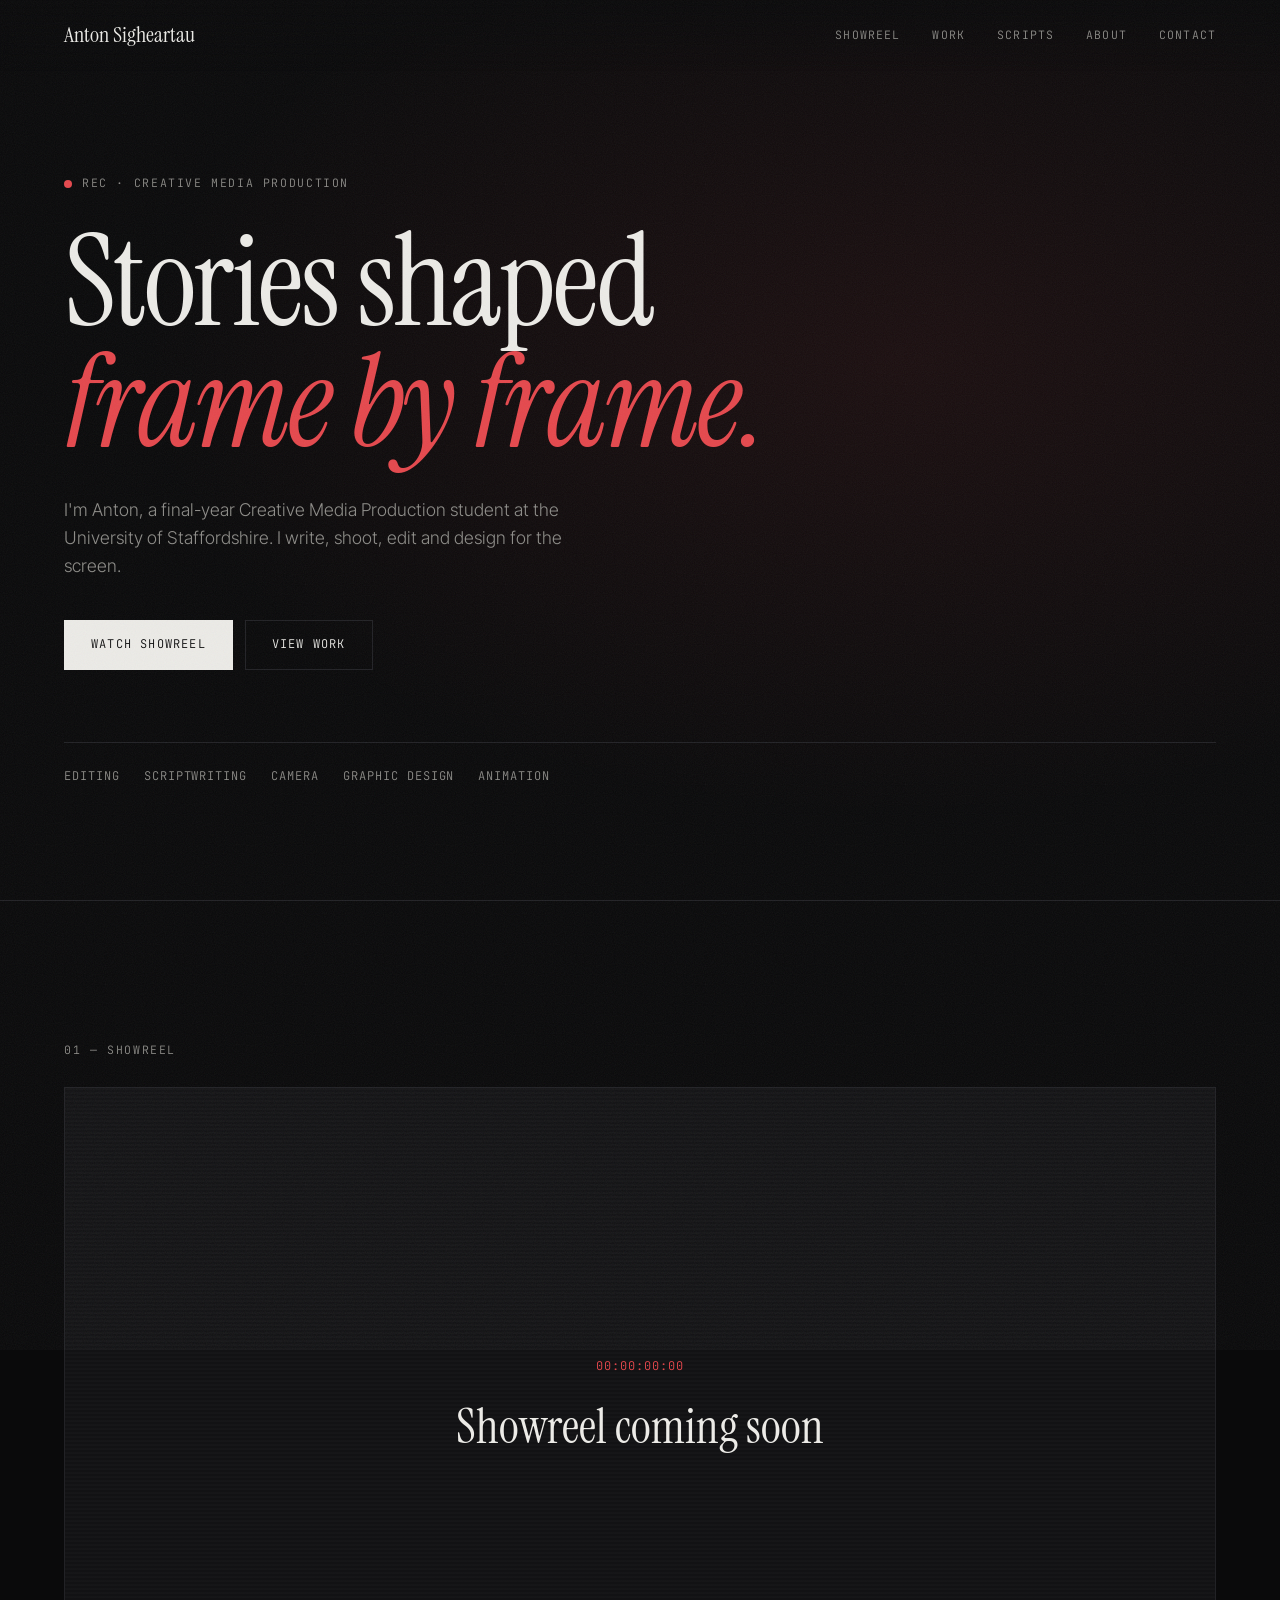
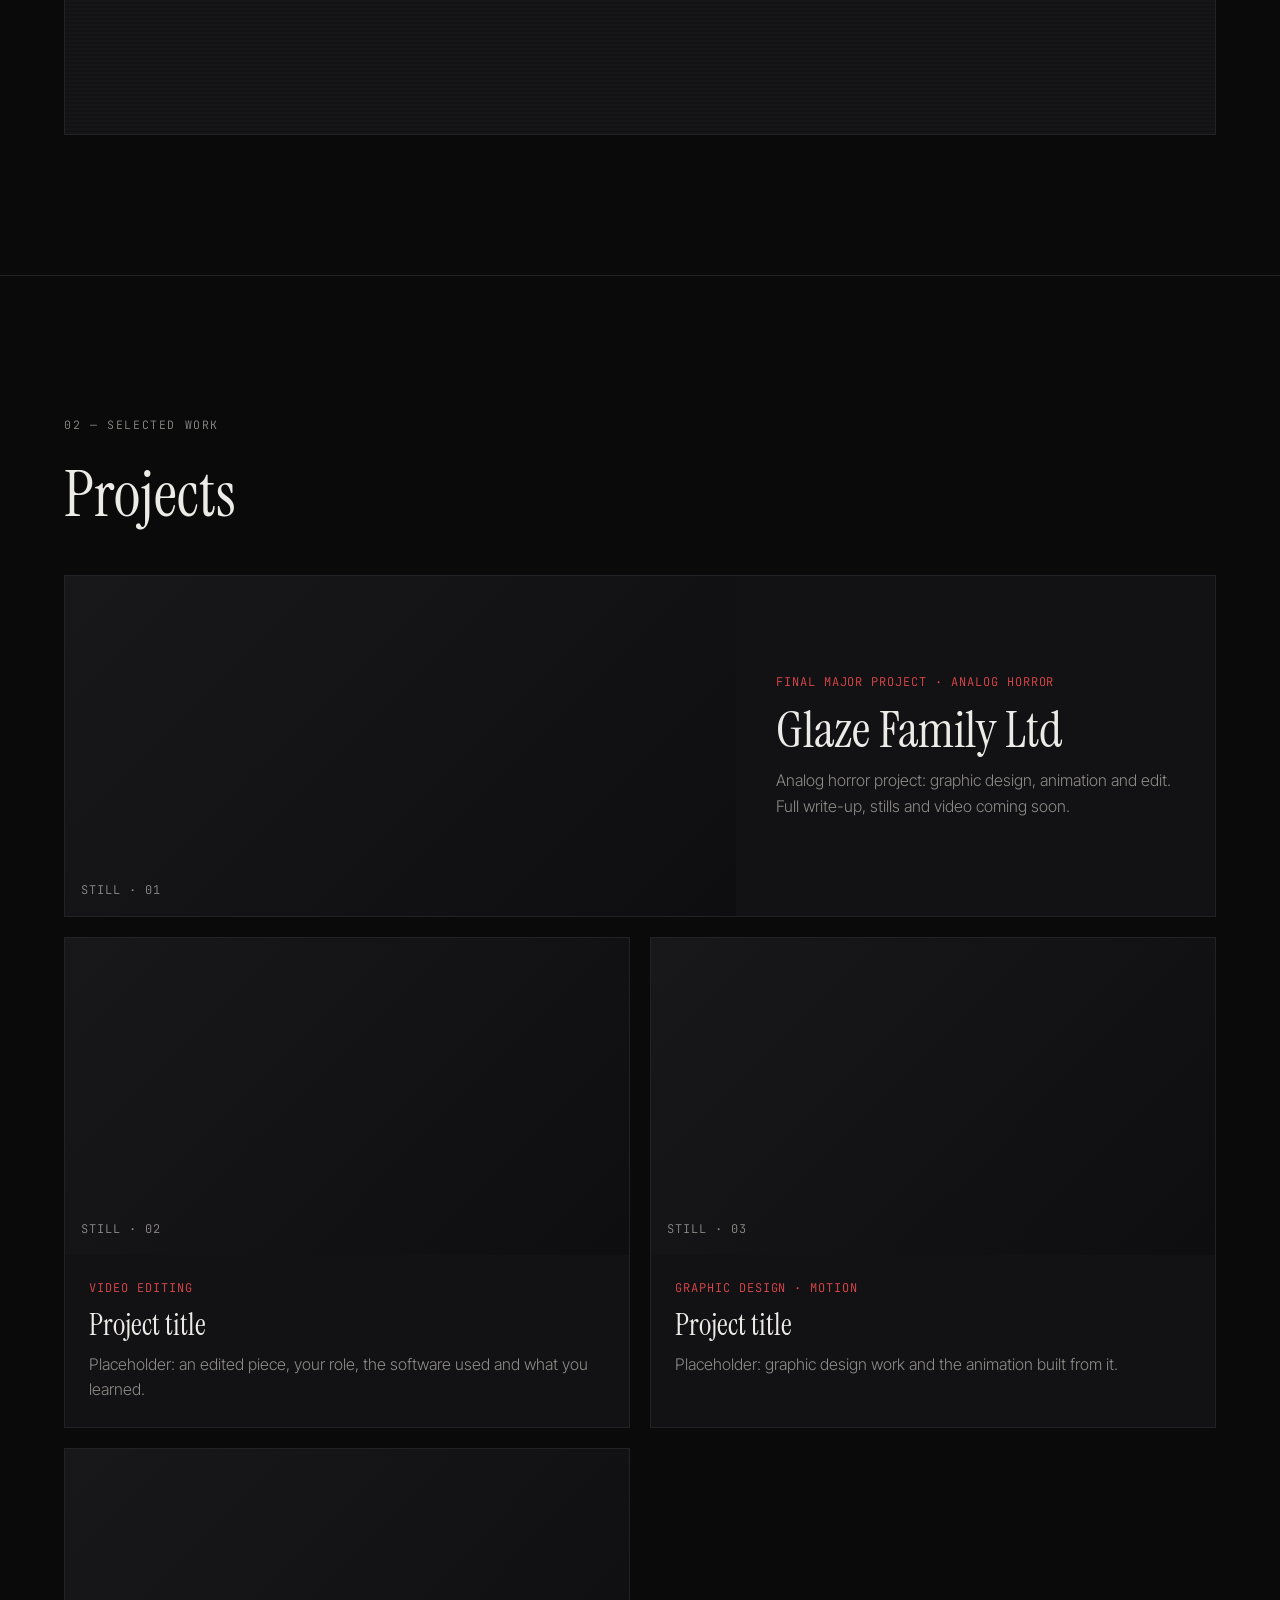
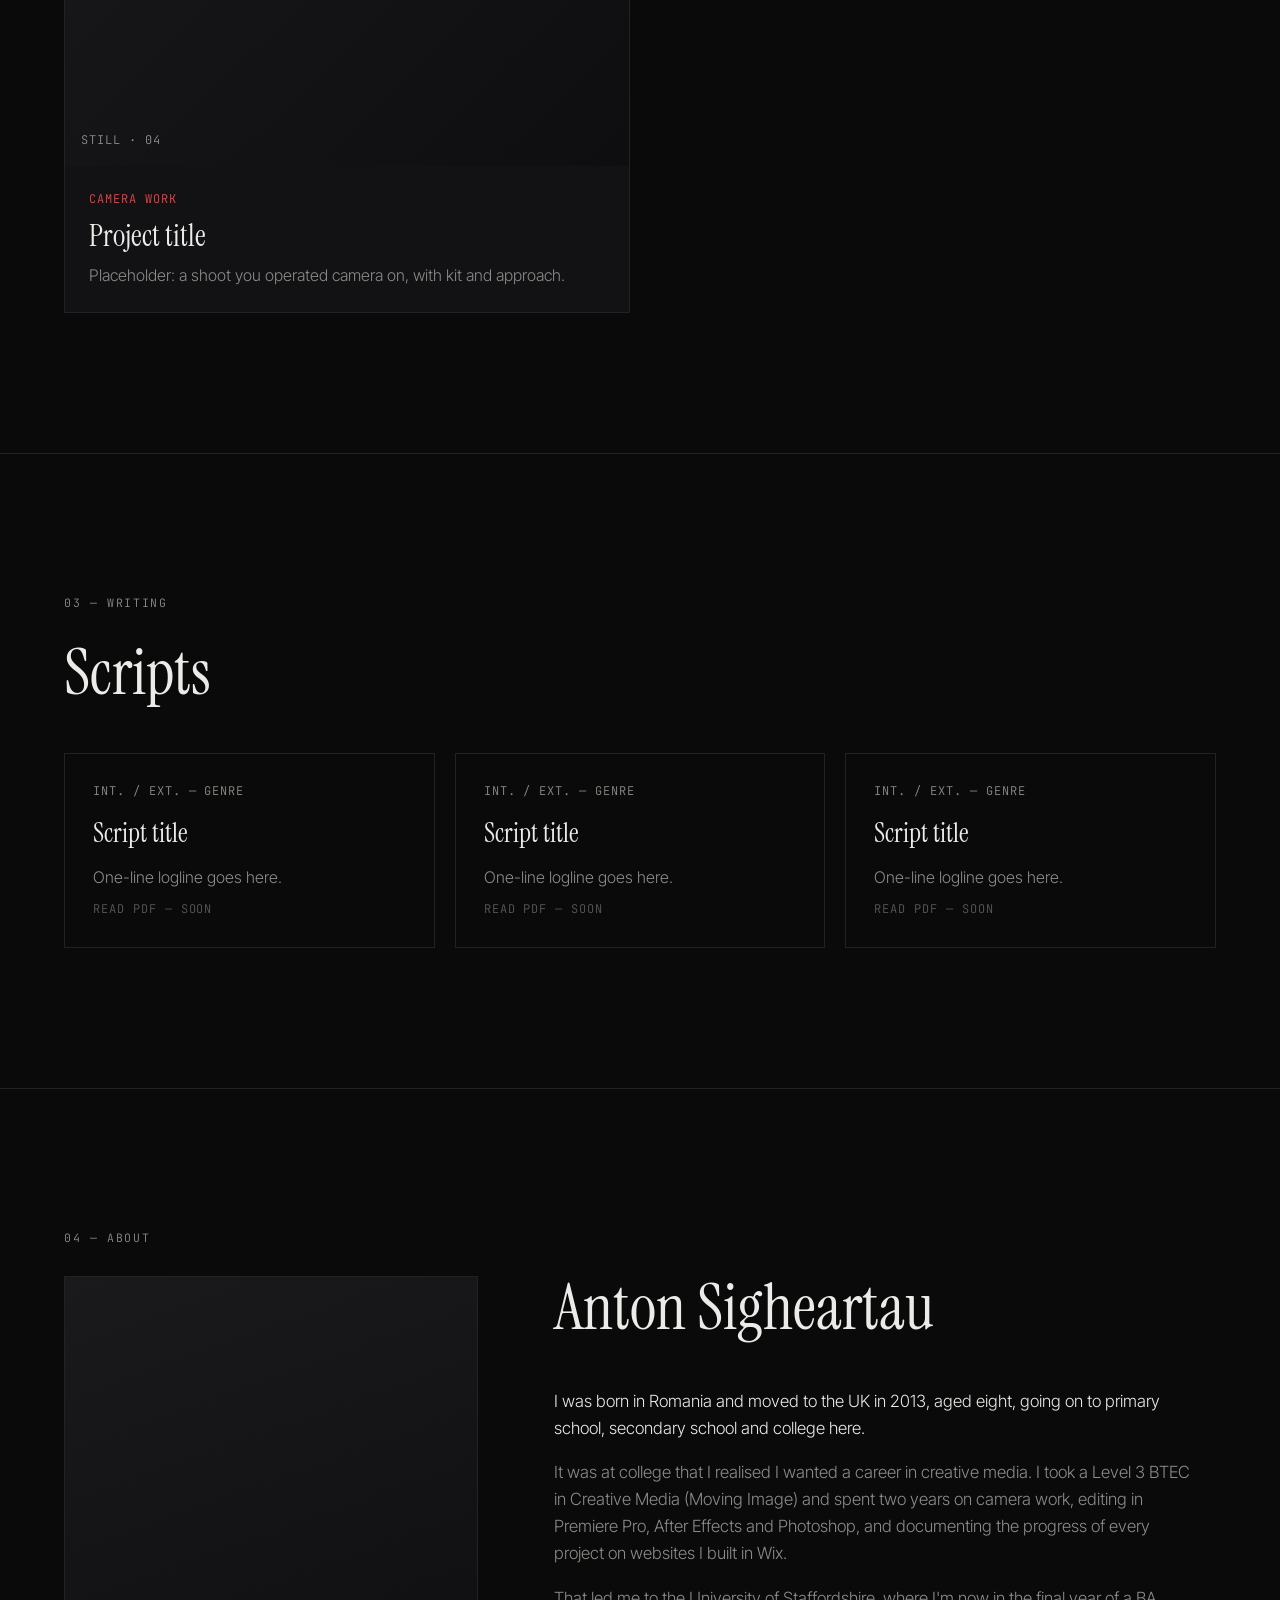
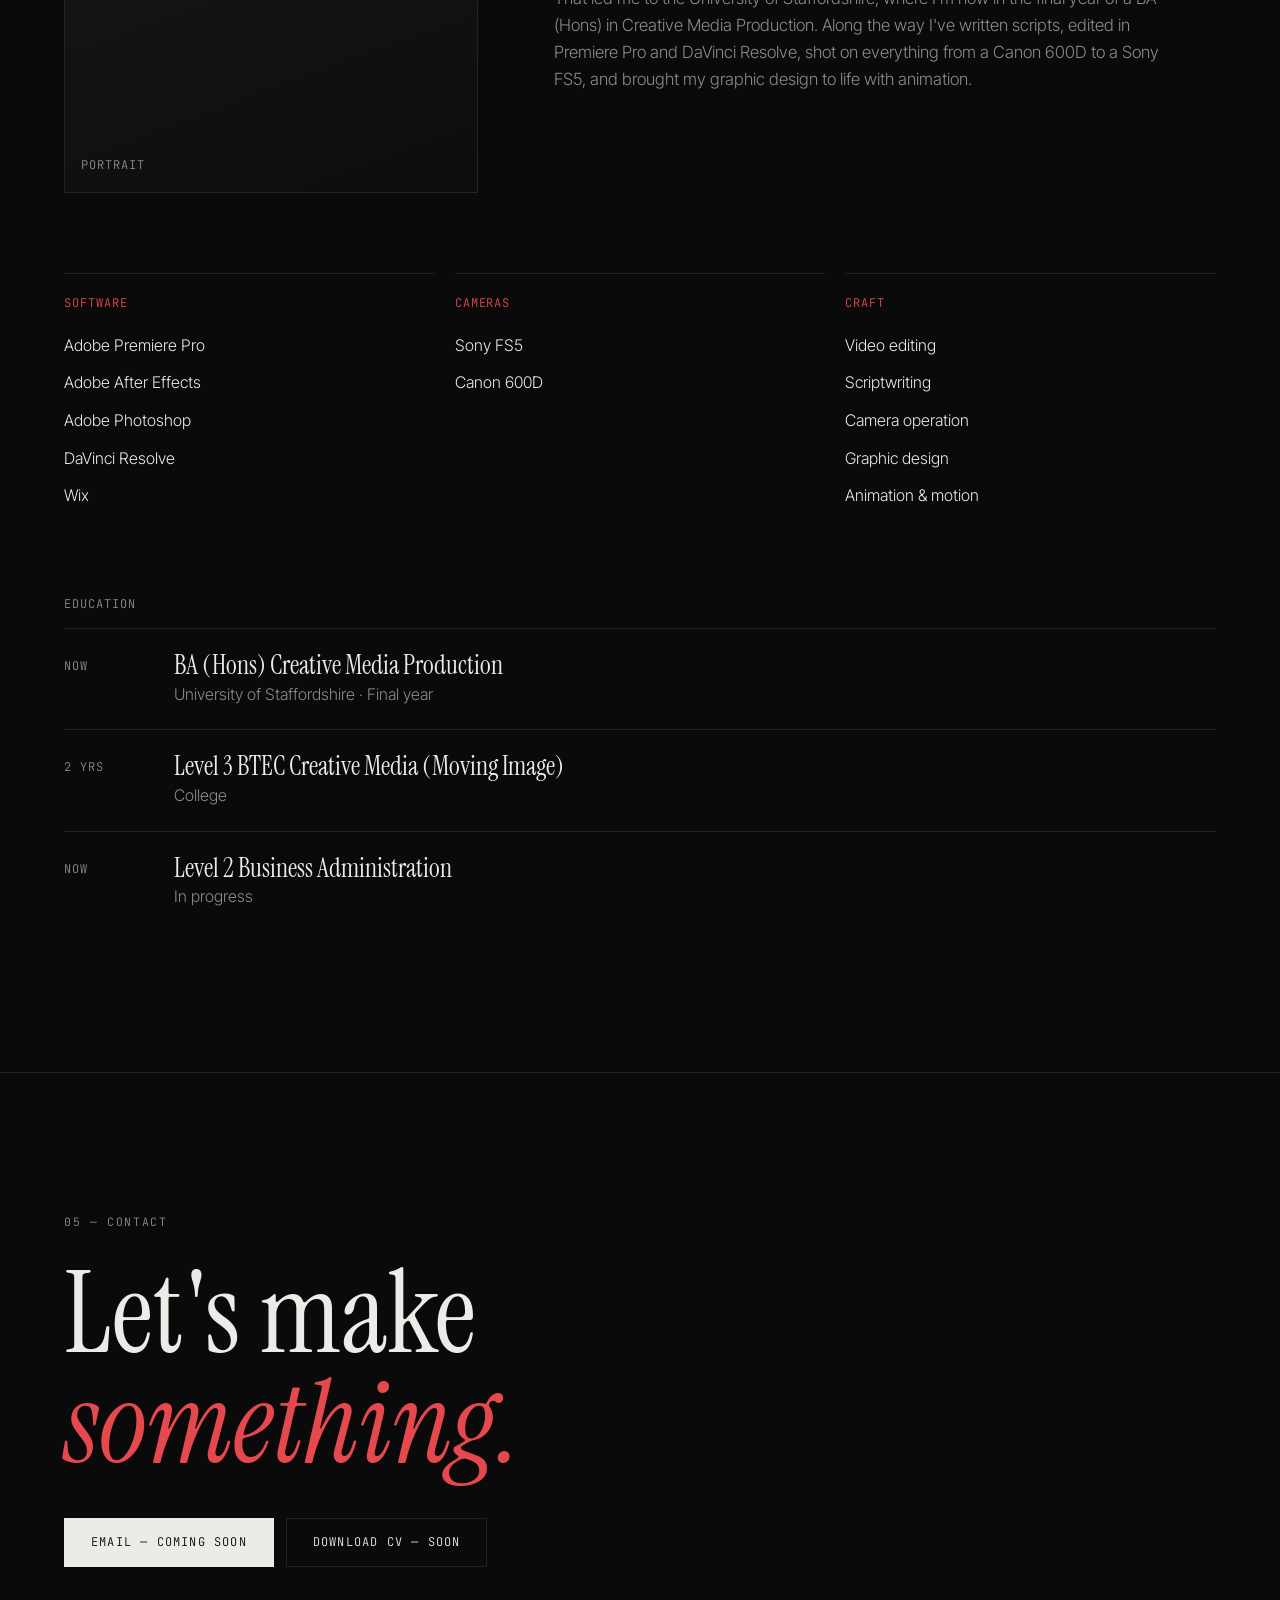
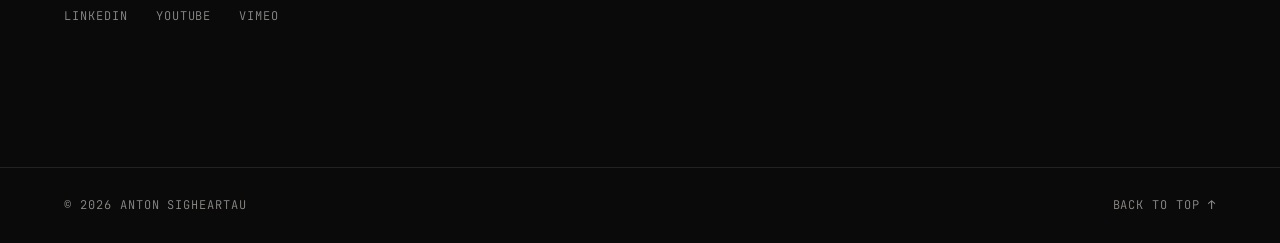
==== index.html @ 55d7e6c2 "Add first version of Creative Media portfolio site Co-Authored-By: Claude Opus 5.5 <noreply@anthropi" ====
<!doctype html>
<html lang="en-GB">
<head>
  <meta charset="utf-8">
  <meta name="viewport" content="width=device-width, initial-scale=1">
  <title>Anton Sigheartau — Creative Media Portfolio</title>
  <meta name="description" content="Portfolio of Anton Sigheartau, Creative Media Production student at the University of Staffordshire: video editing, scriptwriting, camera work, graphic design and animation.">
  <link rel="preconnect" href="https://fonts.googleapis.com">
  <link rel="preconnect" href="https://fonts.gstatic.com" crossorigin>
  <link href="https://fonts.googleapis.com/css2?family=Instrument+Serif:ital@0;1&family=Inter+Tight:wght@300;400;500;600&family=JetBrains+Mono:wght@400;500&display=swap" rel="stylesheet">
  <link rel="stylesheet" href="style.css">
</head>
<body>
  <div class="grain" aria-hidden="true"></div>

  <header class="nav">
    <a href="#top" class="nav__logo">Anton Sigheartau</a>
    <nav class="nav__links" aria-label="Main">
      <a href="#showreel">Showreel</a>
      <a href="#work">Work</a>
      <a href="#scripts">Scripts</a>
      <a href="#about">About</a>
      <a href="#contact">Contact</a>
    </nav>
  </header>

  <main id="top">
    <!-- HERO -->
    <section class="hero">
      <p class="label"><span class="rec"></span>REC · Creative Media Production</p>
      <h1 class="hero__title">Stories shaped<br><em>frame by frame.</em></h1>
      <p class="hero__sub">I'm Anton, a final-year Creative Media Production student at the University of Staffordshire. I write, shoot, edit and design for the screen.</p>
      <div class="hero__cta">
        <a href="#showreel" class="btn btn--primary">Watch showreel</a>
        <a href="#work" class="btn">View work</a>
      </div>
      <div class="hero__meta mono">
        <span>Editing</span><span>Scriptwriting</span><span>Camera</span><span>Graphic design</span><span>Animation</span>
      </div>
    </section>

    <!-- SHOWREEL -->
    <section id="showreel" class="section">
      <p class="label">01 — Showreel</p>
      <!-- To embed: replace the placeholder div with
           <iframe src="https://www.youtube-nocookie.com/embed/VIDEO_ID" title="Showreel" allow="accelerometer; autoplay; encrypted-media; picture-in-picture" allowfullscreen></iframe> -->
      <div class="frame">
        <div class="frame__placeholder">
          <span class="mono">00:00:00:00</span>
          <p>Showreel coming soon</p>
        </div>
      </div>
    </section>

    <!-- WORK -->
    <section id="work" class="section">
      <p class="label">02 — Selected work</p>
      <h2 class="section__title">Projects</h2>
      <div class="grid grid--work">
        <article class="card card--feature">
          <div class="card__media"><span class="mono">STILL · 01</span></div>
          <div class="card__body">
            <p class="mono card__tags">Final Major Project · Analog horror</p>
            <h3>Glaze Family Ltd</h3>
            <p>Analog horror project: graphic design, animation and edit. Full write-up, stills and video coming soon.</p>
          </div>
        </article>
        <article class="card">
          <div class="card__media"><span class="mono">STILL · 02</span></div>
          <div class="card__body">
            <p class="mono card__tags">Video editing</p>
            <h3>Project title</h3>
            <p>Placeholder: an edited piece, your role, the software used and what you learned.</p>
          </div>
        </article>
        <article class="card">
          <div class="card__media"><span class="mono">STILL · 03</span></div>
          <div class="card__body">
            <p class="mono card__tags">Graphic design · Motion</p>
            <h3>Project title</h3>
            <p>Placeholder: graphic design work and the animation built from it.</p>
          </div>
        </article>
        <article class="card">
          <div class="card__media"><span class="mono">STILL · 04</span></div>
          <div class="card__body">
            <p class="mono card__tags">Camera work</p>
            <h3>Project title</h3>
            <p>Placeholder: a shoot you operated camera on, with kit and approach.</p>
          </div>
        </article>
      </div>
    </section>

    <!-- SCRIPTS -->
    <section id="scripts" class="section">
      <p class="label">03 — Writing</p>
      <h2 class="section__title">Scripts</h2>
      <div class="grid grid--scripts">
        <article class="script">
          <p class="mono">INT. / EXT. — Genre</p>
          <h3>Script title</h3>
          <p>One-line logline goes here.</p>
          <span class="link link--disabled mono">Read PDF — soon</span>
        </article>
        <article class="script">
          <p class="mono">INT. / EXT. — Genre</p>
          <h3>Script title</h3>
          <p>One-line logline goes here.</p>
          <span class="link link--disabled mono">Read PDF — soon</span>
        </article>
        <article class="script">
          <p class="mono">INT. / EXT. — Genre</p>
          <h3>Script title</h3>
          <p>One-line logline goes here.</p>
          <span class="link link--disabled mono">Read PDF — soon</span>
        </article>
      </div>
    </section>

    <!-- ABOUT -->
    <section id="about" class="section about">
      <p class="label">04 — About</p>
      <div class="about__grid">
        <div class="about__portrait"><span class="mono">PORTRAIT</span></div>
        <div class="about__text">
          <h2 class="section__title">Anton Sigheartau</h2>
          <p>I was born in Romania and moved to the UK in 2013, aged eight, going on to primary school, secondary school and college here.</p>
          <p>It was at college that I realised I wanted a career in creative media. I took a Level 3 BTEC in Creative Media (Moving Image) and spent two years on camera work, editing in Premiere Pro, After Effects and Photoshop, and documenting the progress of every project on websites I built in Wix.</p>
          <p>That led me to the University of Staffordshire, where I'm now in the final year of a BA (Hons) in Creative Media Production. Along the way I've written scripts, edited in Premiere Pro and DaVinci Resolve, shot on everything from a Canon 600D to a Sony FS5, and brought my graphic design to life with animation.</p>
        </div>
      </div>

      <div class="kit">
        <div class="kit__col">
          <p class="mono kit__head">Software</p>
          <ul><li>Adobe Premiere Pro</li><li>Adobe After Effects</li><li>Adobe Photoshop</li><li>DaVinci Resolve</li><li>Wix</li></ul>
        </div>
        <div class="kit__col">
          <p class="mono kit__head">Cameras</p>
          <ul><li>Sony FS5</li><li>Canon 600D</li></ul>
        </div>
        <div class="kit__col">
          <p class="mono kit__head">Craft</p>
          <ul><li>Video editing</li><li>Scriptwriting</li><li>Camera operation</li><li>Graphic design</li><li>Animation &amp; motion</li></ul>
        </div>
      </div>

      <div class="timeline">
        <p class="mono kit__head">Education</p>
        <div class="timeline__item">
          <span class="mono timeline__when">Now</span>
          <div><h3>BA (Hons) Creative Media Production</h3><p>University of Staffordshire · Final year</p></div>
        </div>
        <div class="timeline__item">
          <span class="mono timeline__when">2 yrs</span>
          <div><h3>Level 3 BTEC Creative Media (Moving Image)</h3><p>College</p></div>
        </div>
        <div class="timeline__item">
          <span class="mono timeline__when">Now</span>
          <div><h3>Level 2 Business Administration</h3><p>In progress</p></div>
        </div>
      </div>
    </section>

    <!-- CONTACT -->
    <section id="contact" class="section contact">
      <p class="label">05 — Contact</p>
      <h2 class="contact__title">Let's make<br><em>something.</em></h2>
      <div class="contact__links">
        <a class="btn btn--primary" href="#contact">Email — coming soon</a>
        <a class="btn" href="#contact">Download CV — soon</a>
      </div>
      <div class="socials mono">
        <a href="#contact">LinkedIn</a><a href="#contact">YouTube</a><a href="#contact">Vimeo</a>
      </div>
    </section>
  </main>

  <footer class="footer mono">
    <span>© <span id="year"></span> Anton Sigheartau</span>
    <a href="#top">Back to top ↑</a>
  </footer>

  <script>document.getElementById('year').textContent = new Date().getFullYear();</script>
</body>
</html>
---- style.css ----
:root {
  --bg: #0a0a0b;
  --bg-2: #121214;
  --line: #222226;
  --text: #ecebe7;
  --muted: #8d8c88;
  --accent: #e5484d;
  --serif: "Instrument Serif", Georgia, serif;
  --sans: "Inter Tight", system-ui, sans-serif;
  --mono: "JetBrains Mono", ui-monospace, monospace;
  --pad: clamp(16px, 5vw, 64px);
}

* { box-sizing: border-box; margin: 0; padding: 0; }
html { scroll-behavior: smooth; }
body {
  background: var(--bg);
  color: var(--text);
  font-family: var(--sans);
  font-weight: 300;
  line-height: 1.6;
  -webkit-font-smoothing: antialiased;
  overflow-x: hidden;
}
a { color: inherit; text-decoration: none; }
ul { list-style: none; }
.mono { font-family: var(--mono); font-size: 0.75rem; letter-spacing: 0.08em; text-transform: uppercase; }

/* Film grain */
.grain {
  position: fixed; inset: -50%; pointer-events: none; z-index: 100; opacity: 0.06;
  background-image: url("data:image/svg+xml,%3Csvg xmlns='http://www.w3.org/2000/svg' width='200' height='200'%3E%3Cfilter id='n'%3E%3CfeTurbulence type='fractalNoise' baseFrequency='0.9' numOctaves='3' stitchTiles='stitch'/%3E%3C/filter%3E%3Crect width='100%25' height='100%25' filter='url(%23n)'/%3E%3C/svg%3E");
  animation: grain 1s steps(4) infinite;
}
@keyframes grain {
  0% { transform: translate(0, 0); } 25% { transform: translate(-3%, 2%); }
  50% { transform: translate(2%, -3%); } 75% { transform: translate(-2%, -1%); }
}

/* Nav */
.nav {
  position: fixed; top: 0; left: 0; right: 0; z-index: 50;
  display: flex; justify-content: space-between; align-items: center;
  padding: 18px var(--pad);
  background: linear-gradient(to bottom, rgba(10,10,11,.92), rgba(10,10,11,0));
  backdrop-filter: blur(6px);
}
.nav__logo { font-family: var(--serif); font-size: 1.35rem; }
.nav__links { display: flex; gap: clamp(14px, 2.5vw, 32px); }
.nav__links a { font-family: var(--mono); font-size: .72rem; letter-spacing: .1em; text-transform: uppercase; color: var(--muted); transition: color .2s; }
.nav__links a:hover { color: var(--text); }

/* Labels & buttons */
.label {
  font-family: var(--mono); font-size: .72rem; letter-spacing: .14em; text-transform: uppercase;
  color: var(--muted); display: flex; align-items: center; gap: 10px; margin-bottom: 28px;
}
.rec { width: 8px; height: 8px; border-radius: 50%; background: var(--accent); animation: blink 1.4s infinite; }
@keyframes blink { 50% { opacity: .2; } }
.btn {
  display: inline-block; padding: 14px 26px; border: 1px solid var(--line);
  font-family: var(--mono); font-size: .75rem; letter-spacing: .1em; text-transform: uppercase;
  transition: border-color .2s, background .2s, color .2s;
}
.btn:hover { border-color: var(--text); }
.btn--primary { background: var(--text); color: var(--bg); border-color: var(--text); }
.btn--primary:hover { background: var(--accent); border-color: var(--accent); color: var(--text); }

/* Hero */
.hero {
  min-height: 100vh; display: flex; flex-direction: column; justify-content: center;
  padding: 120px var(--pad) 60px; position: relative;
  background: radial-gradient(ellipse at 70% 40%, rgba(229,72,77,.08), transparent 60%);
}
.hero__title {
  font-family: var(--serif); font-weight: 400; line-height: .95;
  font-size: clamp(3.2rem, 10vw, 9rem); letter-spacing: -0.02em;
}
.hero__title em, .contact__title em { color: var(--accent); }
.hero__sub { max-width: 520px; margin-top: 32px; color: var(--muted); font-size: 1.1rem; }
.hero__cta { display: flex; flex-wrap: wrap; gap: 12px; margin-top: 40px; }
.hero__meta { display: flex; flex-wrap: wrap; gap: 8px 24px; margin-top: 72px; color: var(--muted); padding-top: 24px; border-top: 1px solid var(--line); }

/* Sections */
.section { padding: clamp(80px, 12vw, 140px) var(--pad); border-top: 1px solid var(--line); }
.section__title { font-family: var(--serif); font-weight: 400; font-size: clamp(2.4rem, 5vw, 4rem); line-height: 1; margin-bottom: 48px; }

/* Showreel frame */
.frame {
  position: relative; aspect-ratio: 16 / 9; background: var(--bg-2);
  border: 1px solid var(--line); overflow: hidden;
}
.frame iframe { position: absolute; inset: 0; width: 100%; height: 100%; border: 0; }
.frame__placeholder {
  position: absolute; inset: 0; display: flex; flex-direction: column; align-items: center; justify-content: center; gap: 12px;
  background: repeating-linear-gradient(0deg, rgba(255,255,255,.015) 0 2px, transparent 2px 4px);
}
.frame__placeholder p { font-family: var(--serif); font-size: clamp(1.6rem, 4vw, 3rem); }
.frame__placeholder .mono { color: var(--accent); }

/* Grids */
.grid { display: grid; gap: 20px; }
.grid--work { grid-template-columns: repeat(2, 1fr); }
.grid--scripts { grid-template-columns: repeat(3, 1fr); }

/* Cards */
.card { background: var(--bg-2); border: 1px solid var(--line); transition: border-color .3s, transform .3s; }
.card:hover { border-color: #3a3a40; transform: translateY(-3px); }
.card--feature { grid-column: 1 / -1; display: grid; grid-template-columns: 1.4fr 1fr; }
.card__media {
  aspect-ratio: 16 / 9; display: flex; align-items: flex-end; padding: 16px; color: var(--muted);
  background: linear-gradient(135deg, #18181b, #0e0e10);
}
.card--feature .card__media { aspect-ratio: auto; min-height: 340px; }
.card__body { padding: 24px; }
.card--feature .card__body { padding: 40px; display: flex; flex-direction: column; justify-content: center; }
.card__tags { color: var(--accent); margin-bottom: 10px; }
.card h3 { font-family: var(--serif); font-weight: 400; font-size: 1.9rem; line-height: 1.1; margin-bottom: 10px; }
.card--feature h3 { font-size: clamp(2.2rem, 4vw, 3.4rem); }
.card p:not(.card__tags) { color: var(--muted); }

/* Scripts */
.script { border: 1px solid var(--line); padding: 28px; display: flex; flex-direction: column; gap: 10px; }
.script .mono:first-child { color: var(--muted); }
.script h3 { font-family: var(--serif); font-weight: 400; font-size: 1.7rem; }
.script p:not(.mono) { color: var(--muted); flex: 1; }
.link--disabled { color: var(--muted); opacity: .6; }

/* About */
.about__grid { display: grid; grid-template-columns: 1fr 1.6fr; gap: clamp(32px, 6vw, 80px); align-items: start; }
.about__portrait {
  aspect-ratio: 4 / 5; background: linear-gradient(160deg, #1a1a1d, #0d0d0f); border: 1px solid var(--line);
  display: flex; align-items: flex-end; padding: 16px; color: var(--muted);
}
.about__text p { color: var(--muted); font-size: 1.05rem; margin-bottom: 18px; max-width: 640px; }
.about__text p:first-of-type { color: var(--text); }

.kit { display: grid; grid-template-columns: repeat(3, 1fr); gap: 20px; margin-top: 80px; }
.kit__col { border-top: 1px solid var(--line); padding-top: 20px; }
.kit__head { color: var(--accent); margin-bottom: 14px; }
.kit li { padding: 6px 0; color: var(--text); }

.timeline { margin-top: 80px; }
.timeline__item { display: grid; grid-template-columns: 90px 1fr; gap: 20px; padding: 22px 0; border-top: 1px solid var(--line); }
.timeline__when { color: var(--muted); padding-top: 6px; }
.timeline h3 { font-family: var(--serif); font-weight: 400; font-size: 1.6rem; line-height: 1.2; }
.timeline p { color: var(--muted); }

/* Contact */
.contact { text-align: left; }
.contact__title { font-family: var(--serif); font-weight: 400; font-size: clamp(3rem, 9vw, 8rem); line-height: .95; margin-bottom: 40px; }
.contact__links { display: flex; flex-wrap: wrap; gap: 12px; }
.socials { display: flex; gap: 28px; margin-top: 40px; color: var(--muted); }
.socials a:hover { color: var(--text); }

.footer { display: flex; justify-content: space-between; padding: 28px var(--pad); border-top: 1px solid var(--line); color: var(--muted); }

/* Responsive */
@media (max-width: 860px) {
  .grid--work, .grid--scripts, .kit { grid-template-columns: 1fr; }
  .card--feature { grid-template-columns: 1fr; }
  .card--feature .card__media { min-height: 220px; }
  .about__grid { grid-template-columns: 1fr; }
  .about__portrait { max-width: 320px; }
}
@media (max-width: 600px) {
  .nav__links a:not([href="#work"]):not([href="#contact"]) { display: none; }
  .timeline__item { grid-template-columns: 60px 1fr; }
}
@media (prefers-reduced-motion: reduce) {
  .grain, .rec { animation: none; }
  html { scroll-behavior: auto; }
}
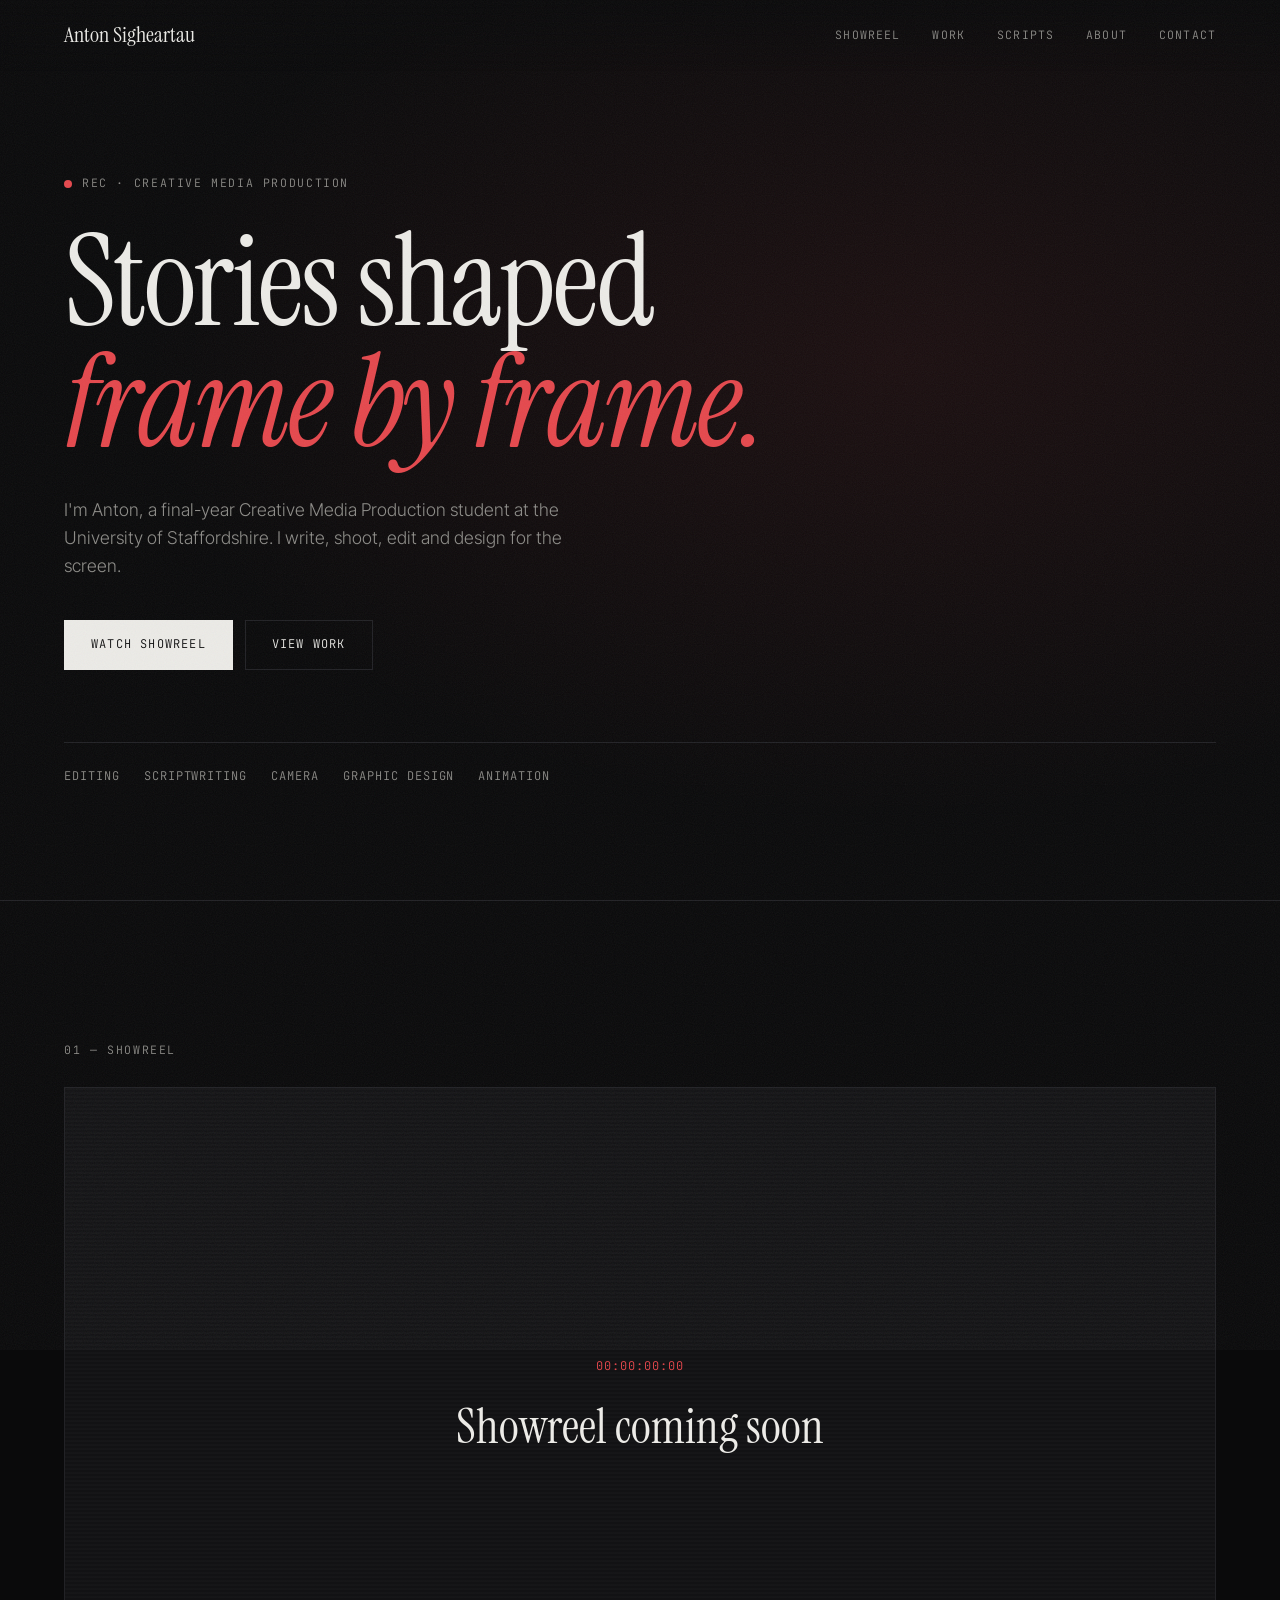
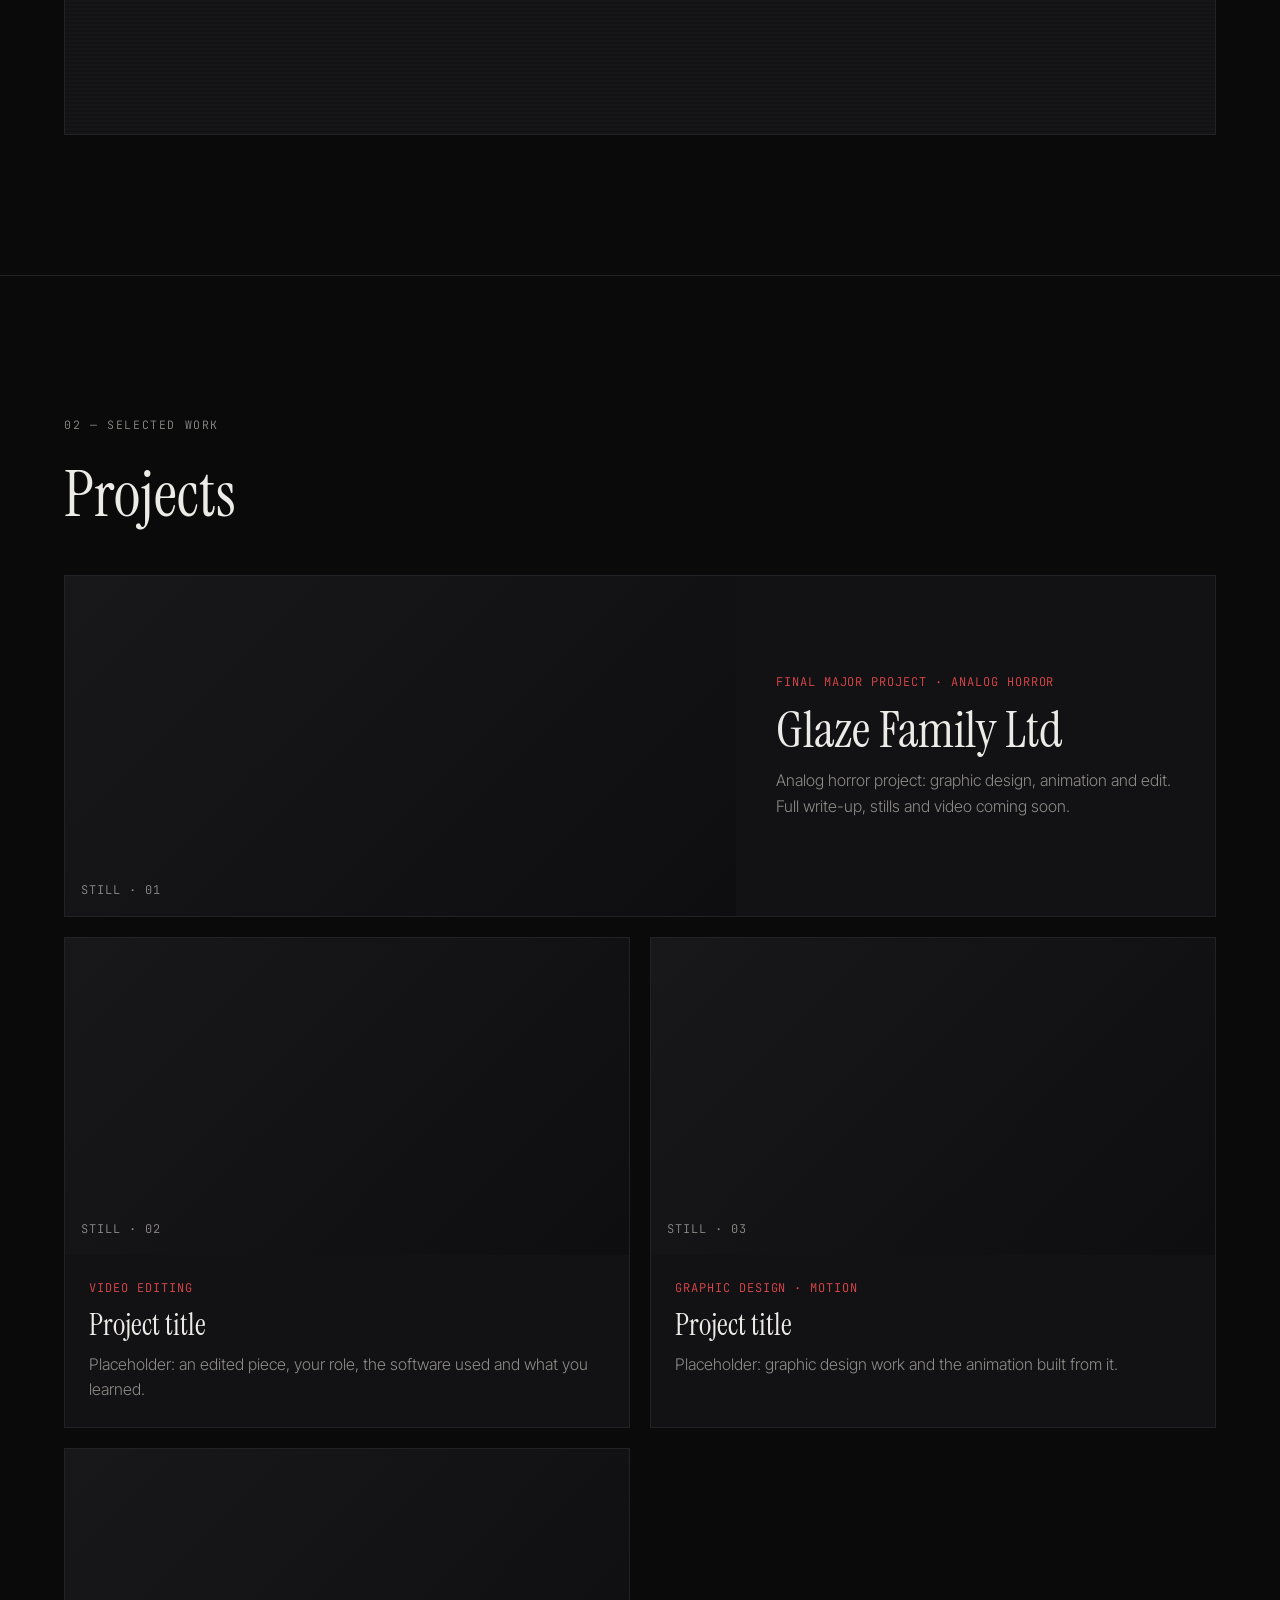
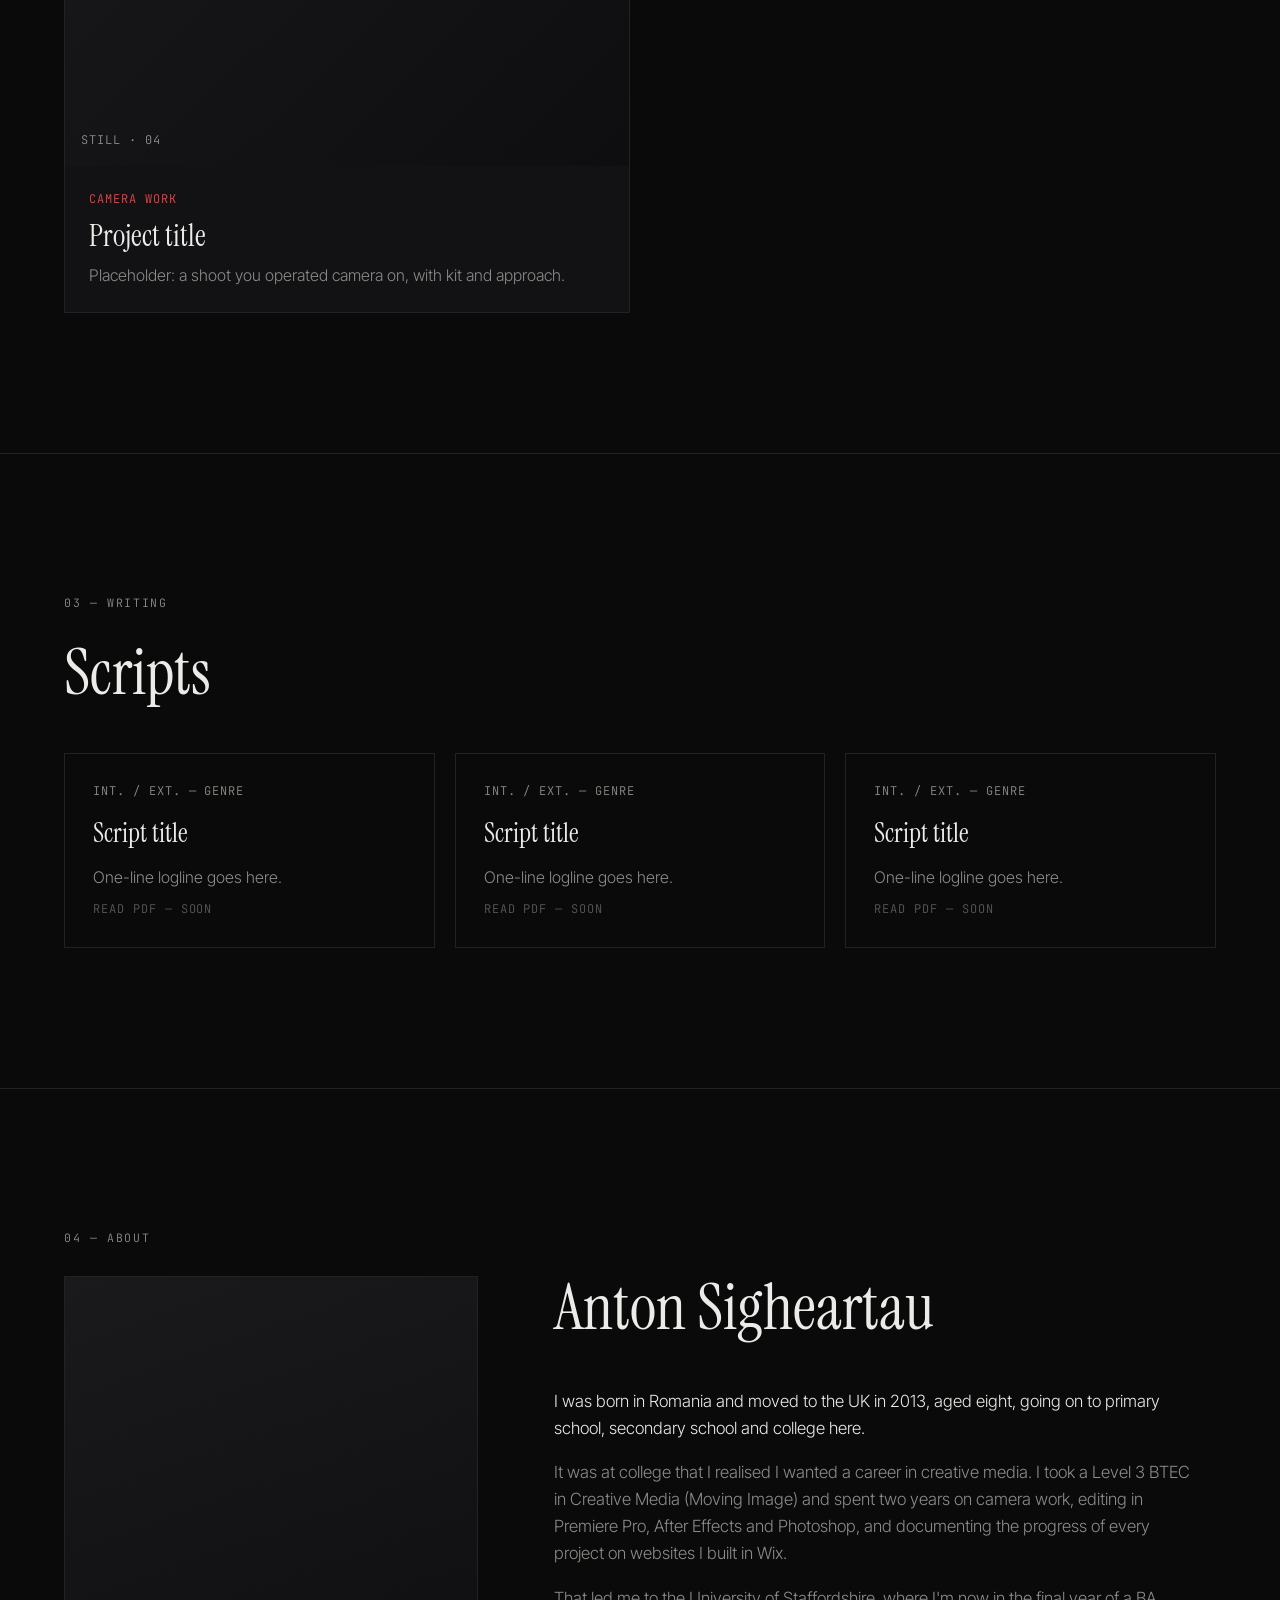
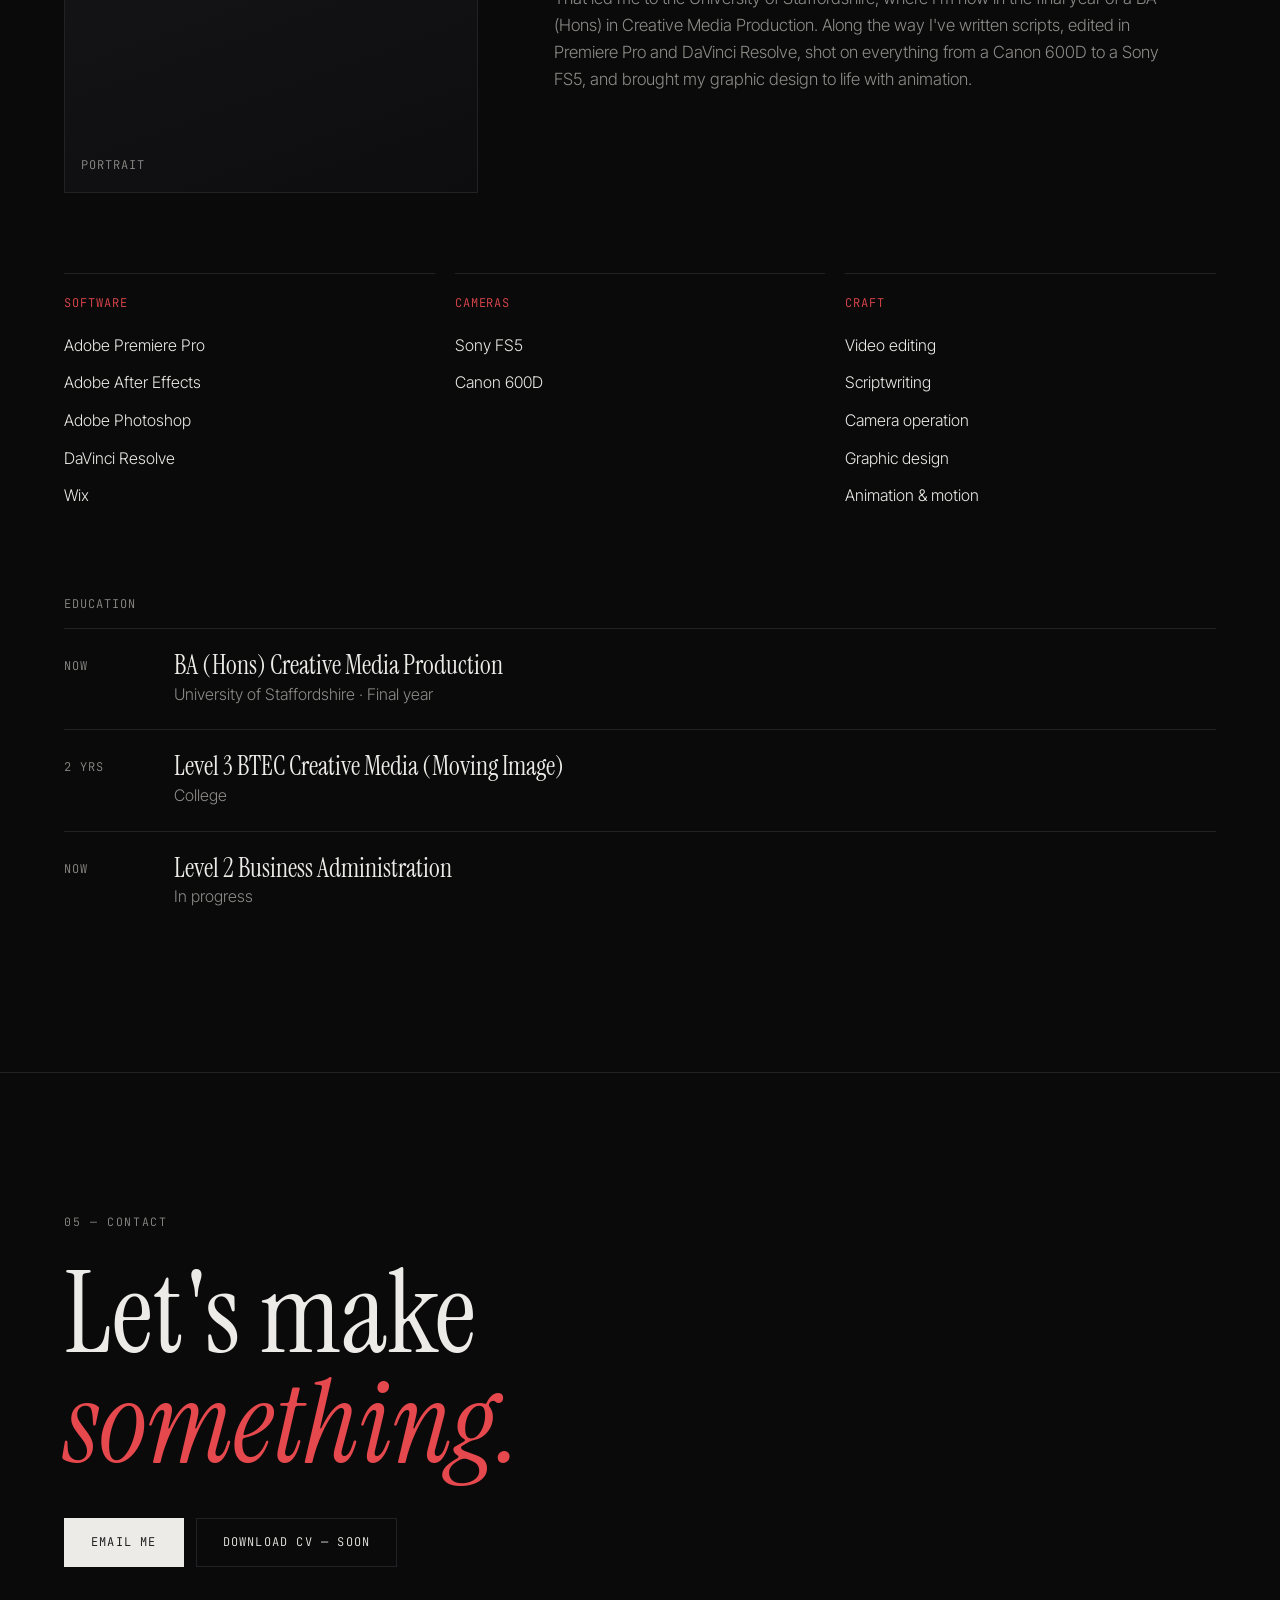
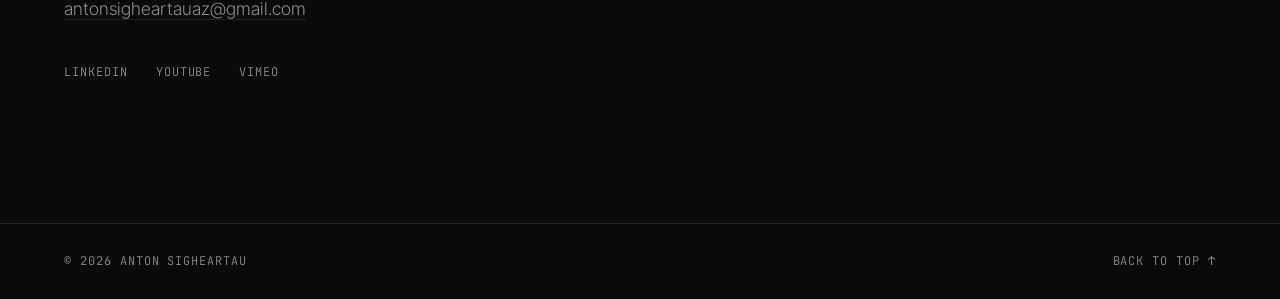
==== commit 9f90a7f0: "Add contact email Co-Authored-By: Claude Opus 5.5 <noreply@anthropic.com> Claude-Session: https://cl" ====
--- a/index.html
+++ b/index.html
@@ -168,9 +168,10 @@
       <p class="label">05 — Contact</p>
       <h2 class="contact__title">Let's make<br><em>something.</em></h2>
       <div class="contact__links">
-        <a class="btn btn--primary" href="#contact">Email — coming soon</a>
+        <a class="btn btn--primary" href="mailto:antonsigheartauaz@gmail.com">Email me</a>
         <a class="btn" href="#contact">Download CV — soon</a>
       </div>
+      <p class="contact__email"><a href="mailto:antonsigheartauaz@gmail.com">antonsigheartauaz@gmail.com</a></p>
       <div class="socials mono">
         <a href="#contact">LinkedIn</a><a href="#contact">YouTube</a><a href="#contact">Vimeo</a>
       </div>
--- a/style.css
+++ b/style.css
@@ -150,6 +150,9 @@
 .contact { text-align: left; }
 .contact__title { font-family: var(--serif); font-weight: 400; font-size: clamp(3rem, 9vw, 8rem); line-height: .95; margin-bottom: 40px; }
 .contact__links { display: flex; flex-wrap: wrap; gap: 12px; }
+.contact__email { margin-top: 28px; font-size: 1.1rem; color: var(--muted); }
+.contact__email a { border-bottom: 1px solid var(--line); transition: color .2s, border-color .2s; }
+.contact__email a:hover { color: var(--text); border-color: var(--accent); }
 .socials { display: flex; gap: 28px; margin-top: 40px; color: var(--muted); }
 .socials a:hover { color: var(--text); }
 
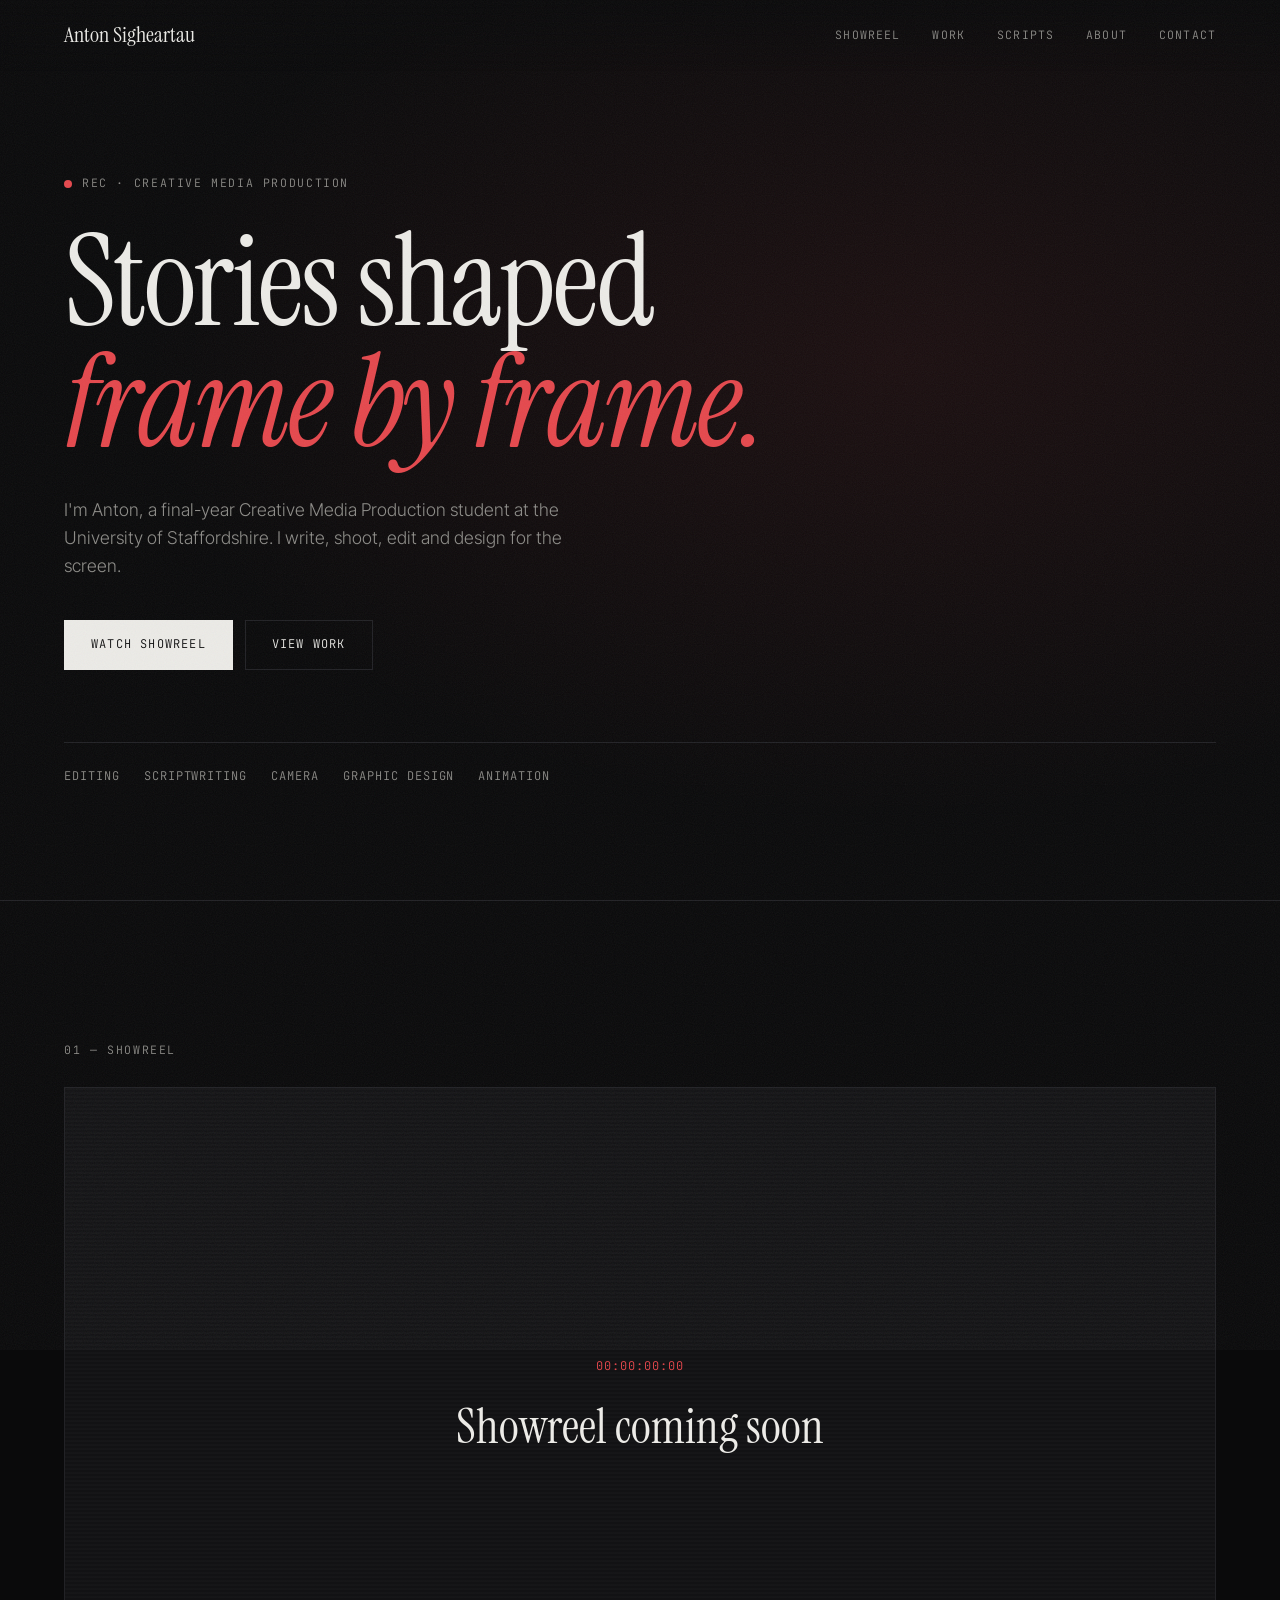
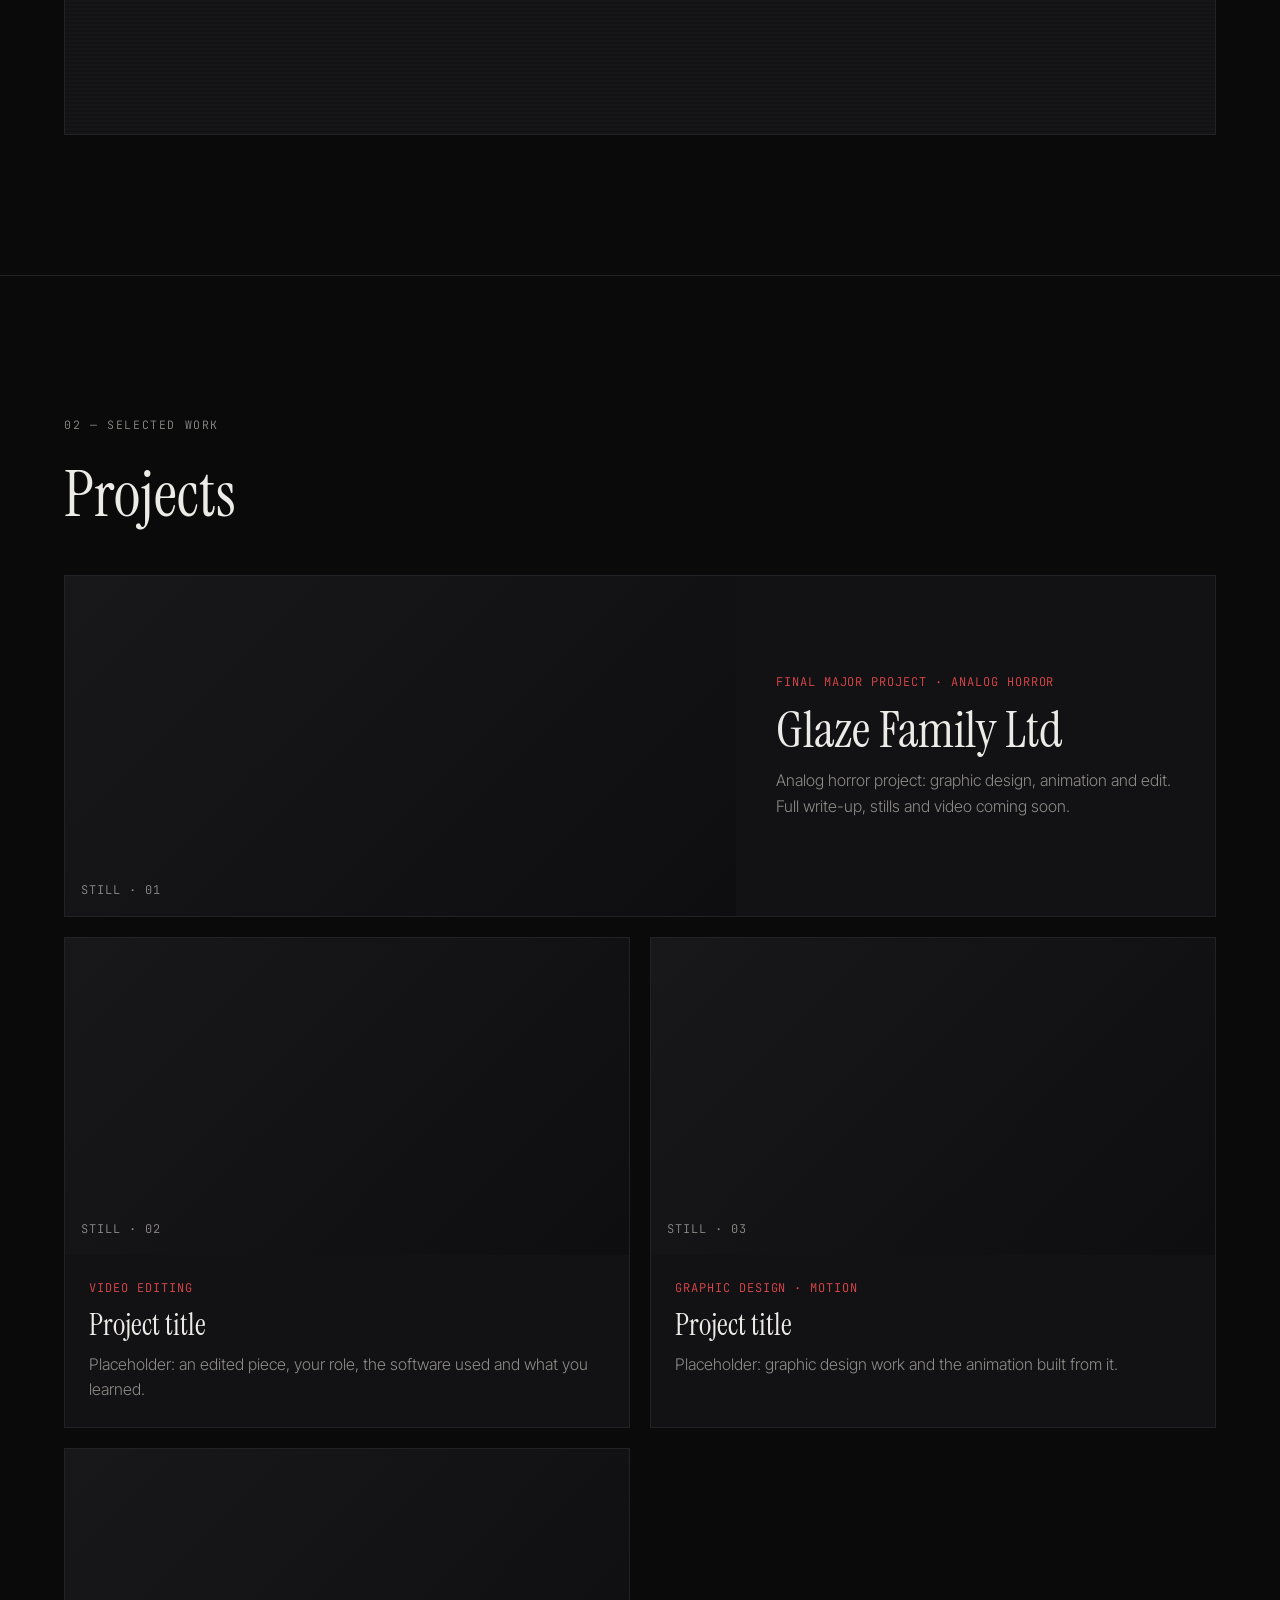
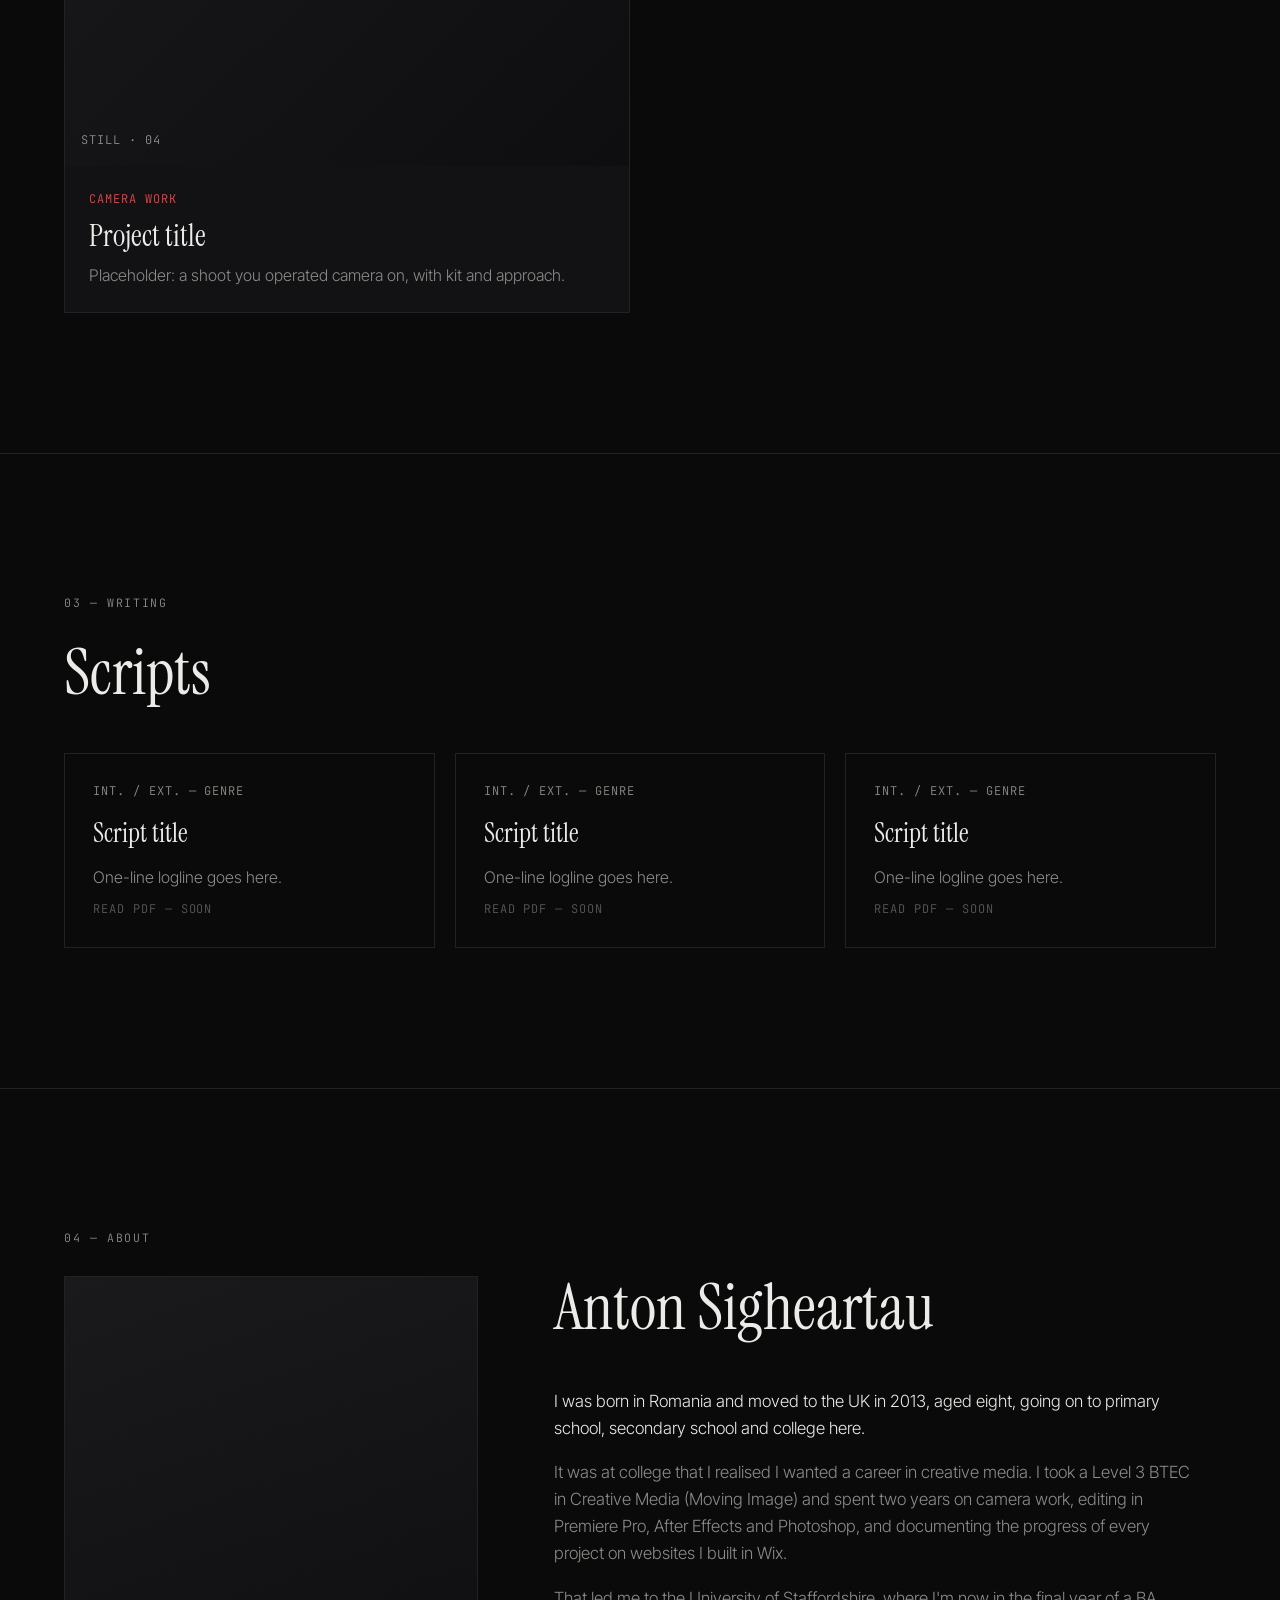
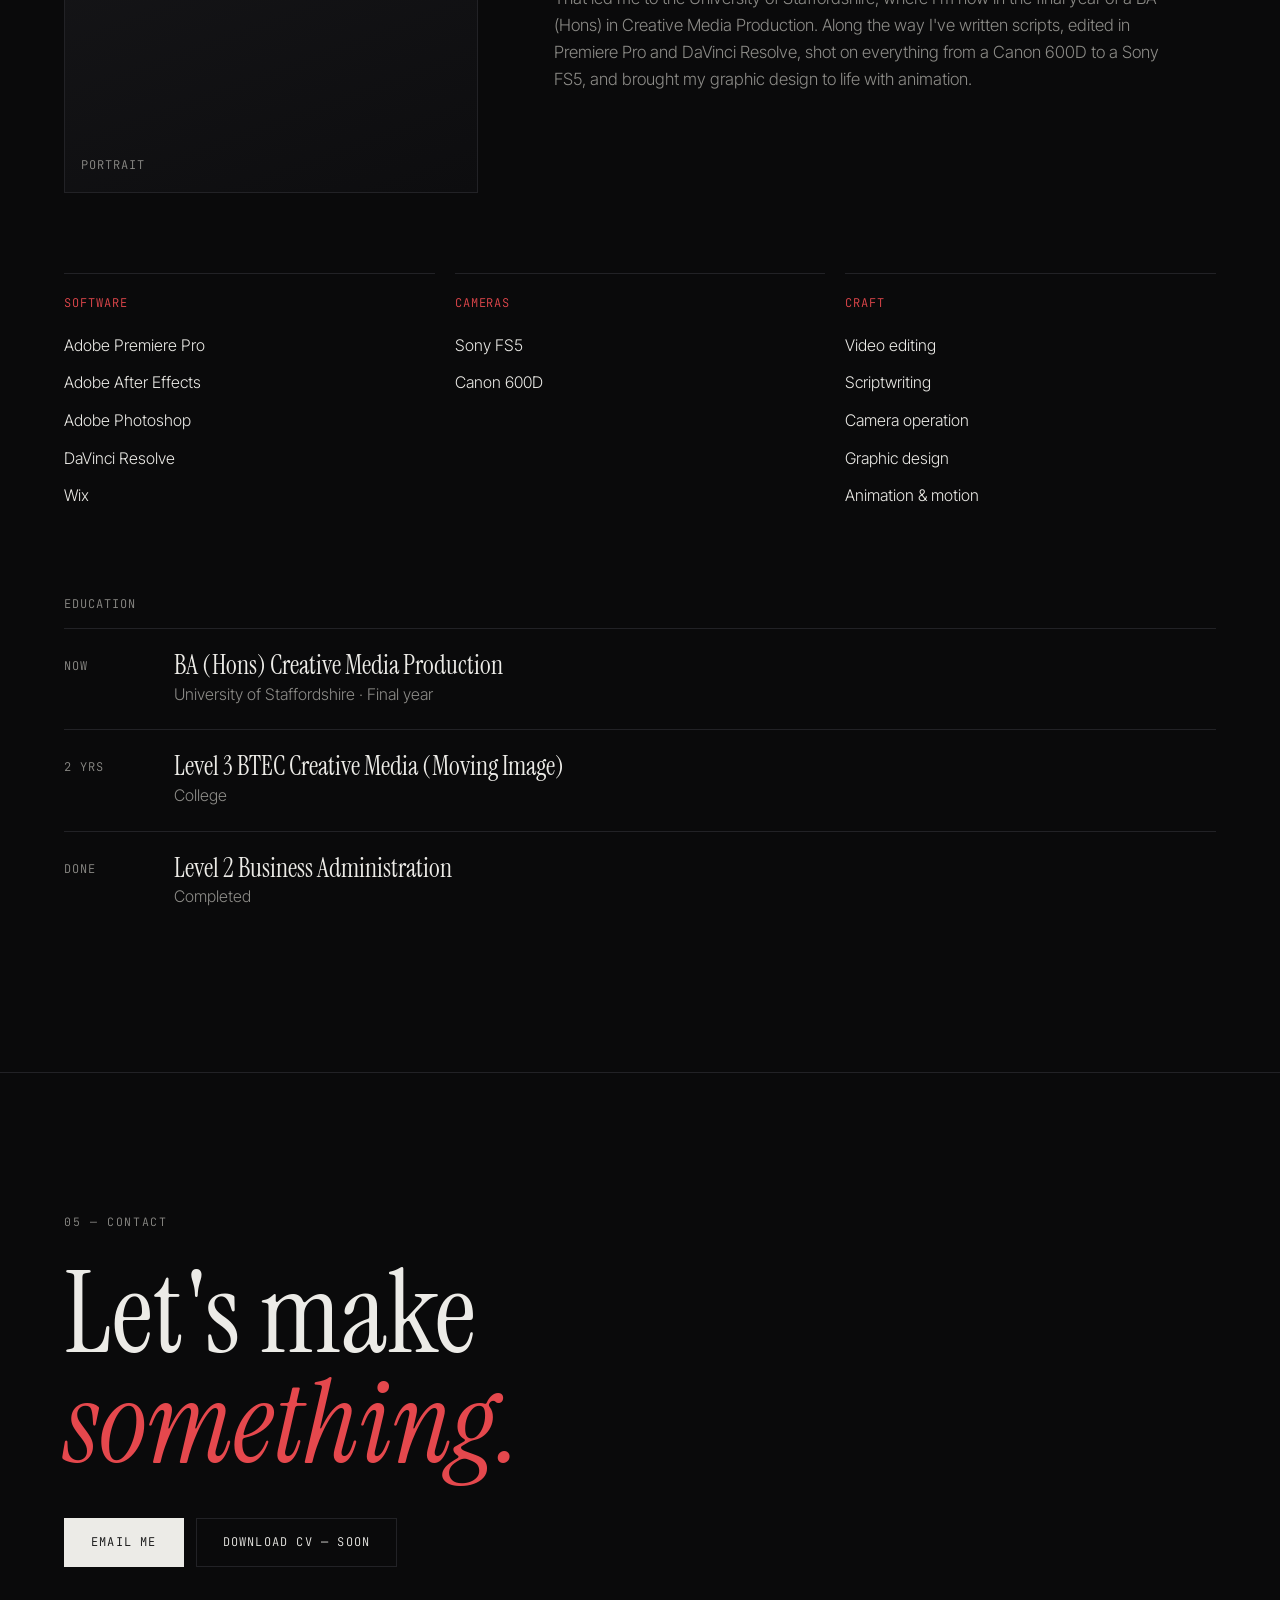
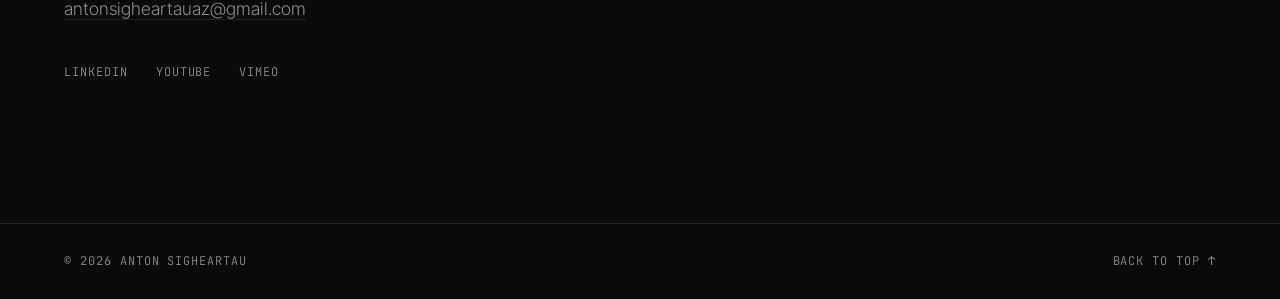
==== commit 7c2a723a: "Mark Level 2 Business Administration as completed Co-Authored-By: Claude Opus 5.5 <noreply@anthropic" ====
--- a/index.html
+++ b/index.html
@@ -157,8 +157,8 @@
           <div><h3>Level 3 BTEC Creative Media (Moving Image)</h3><p>College</p></div>
         </div>
         <div class="timeline__item">
-          <span class="mono timeline__when">Now</span>
-          <div><h3>Level 2 Business Administration</h3><p>In progress</p></div>
+          <span class="mono timeline__when">Done</span>
+          <div><h3>Level 2 Business Administration</h3><p>Completed</p></div>
         </div>
       </div>
     </section>
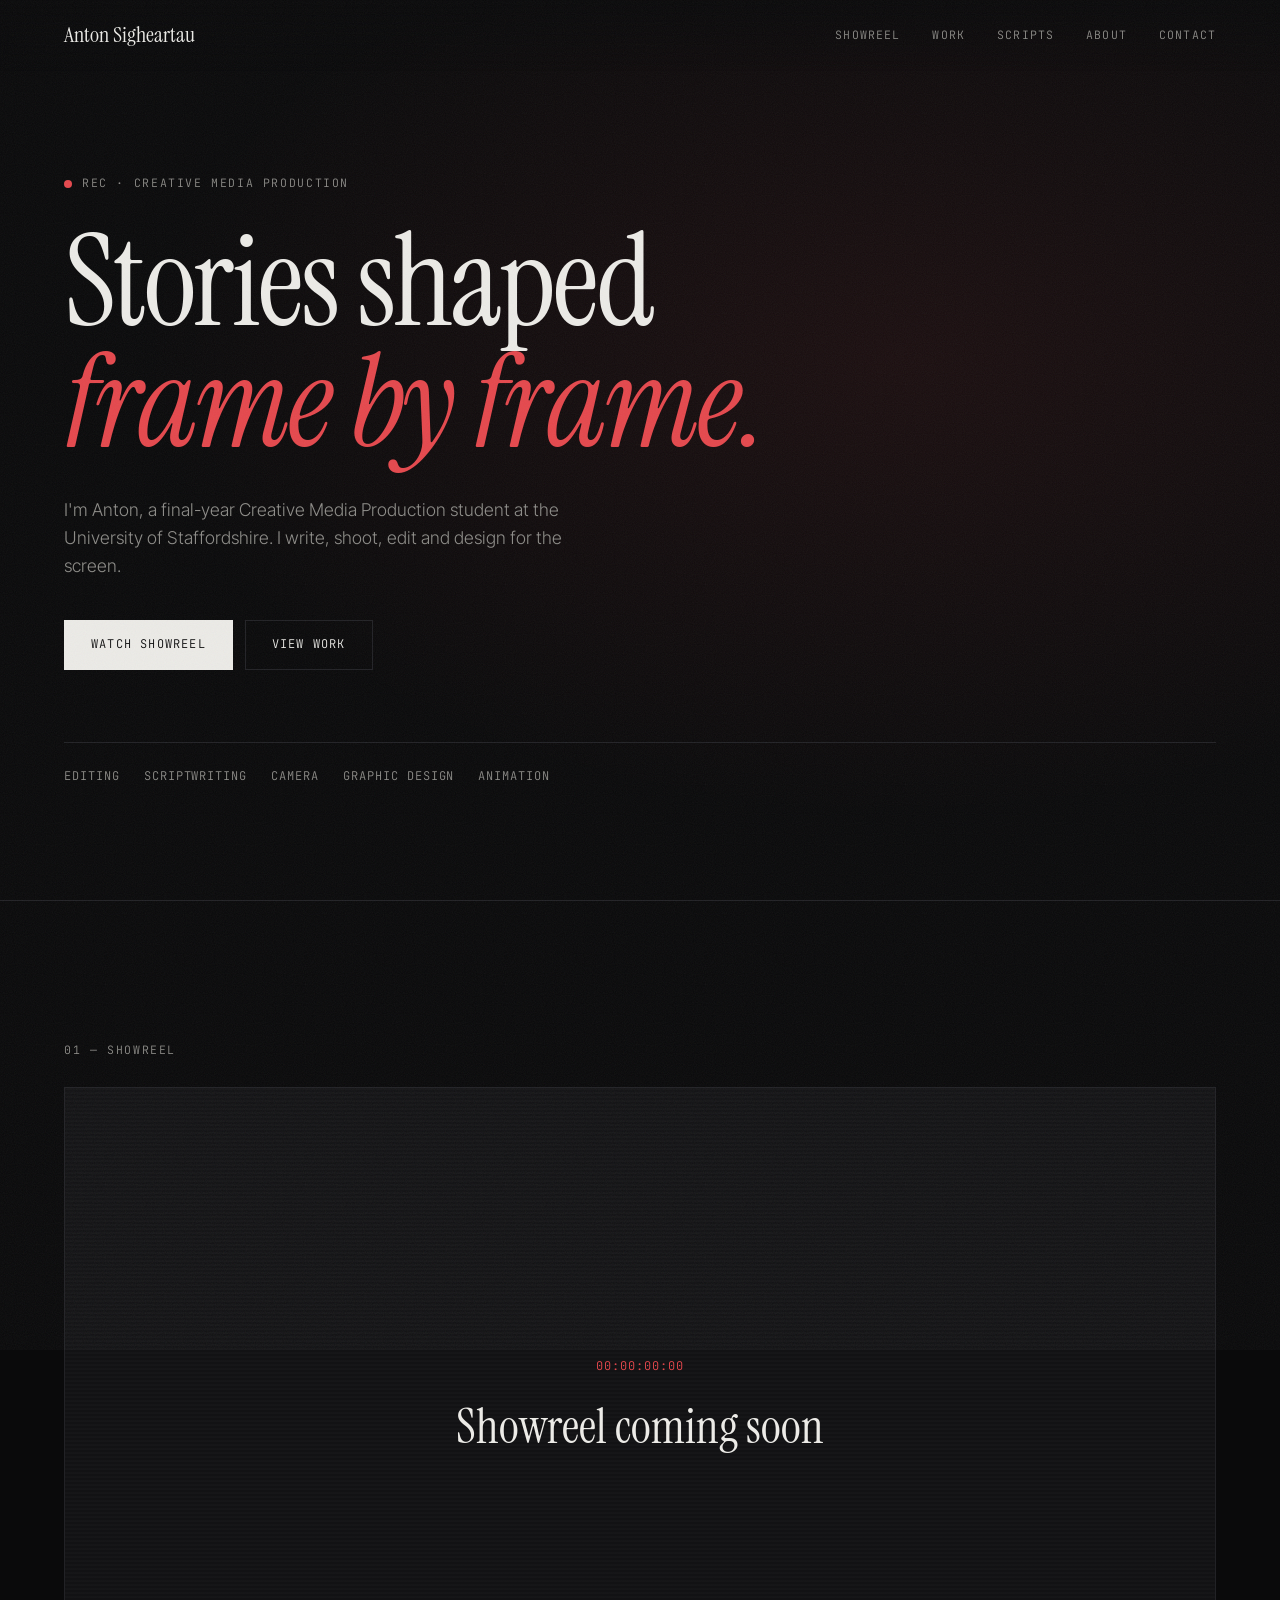
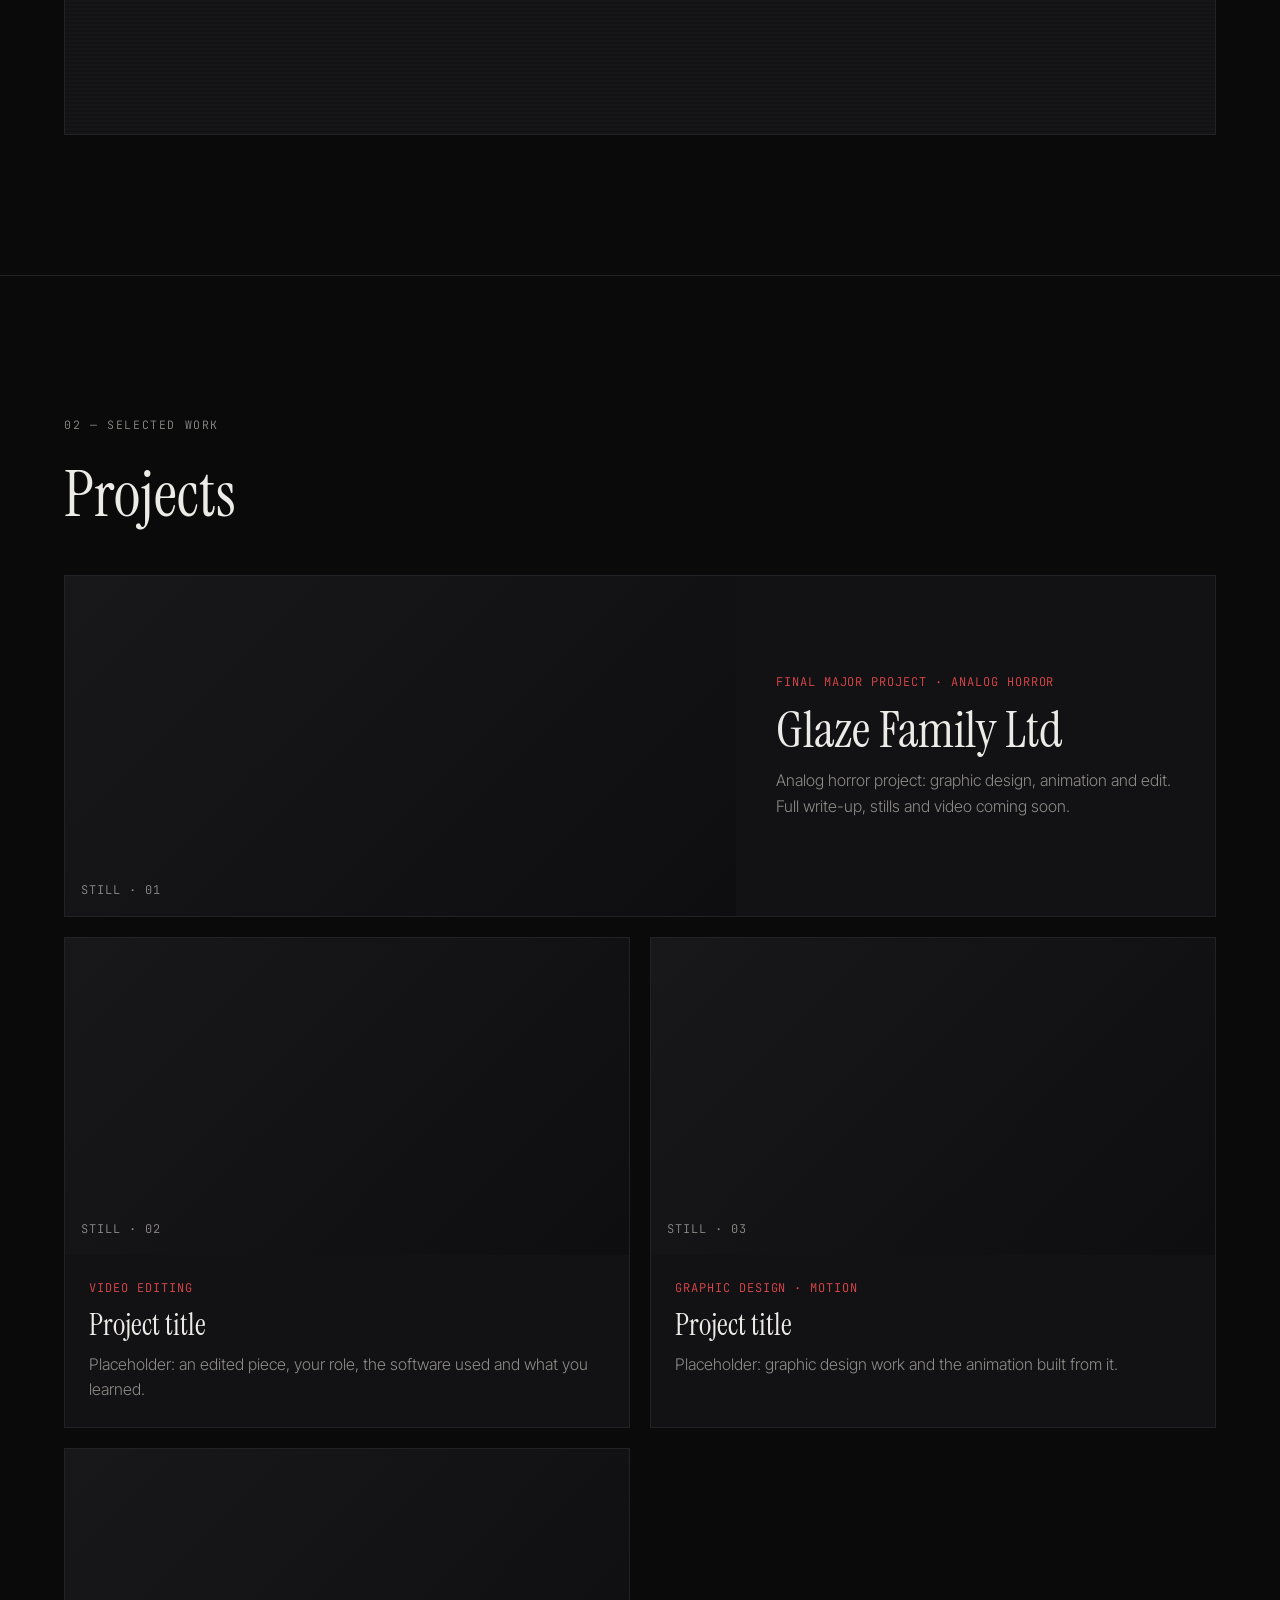
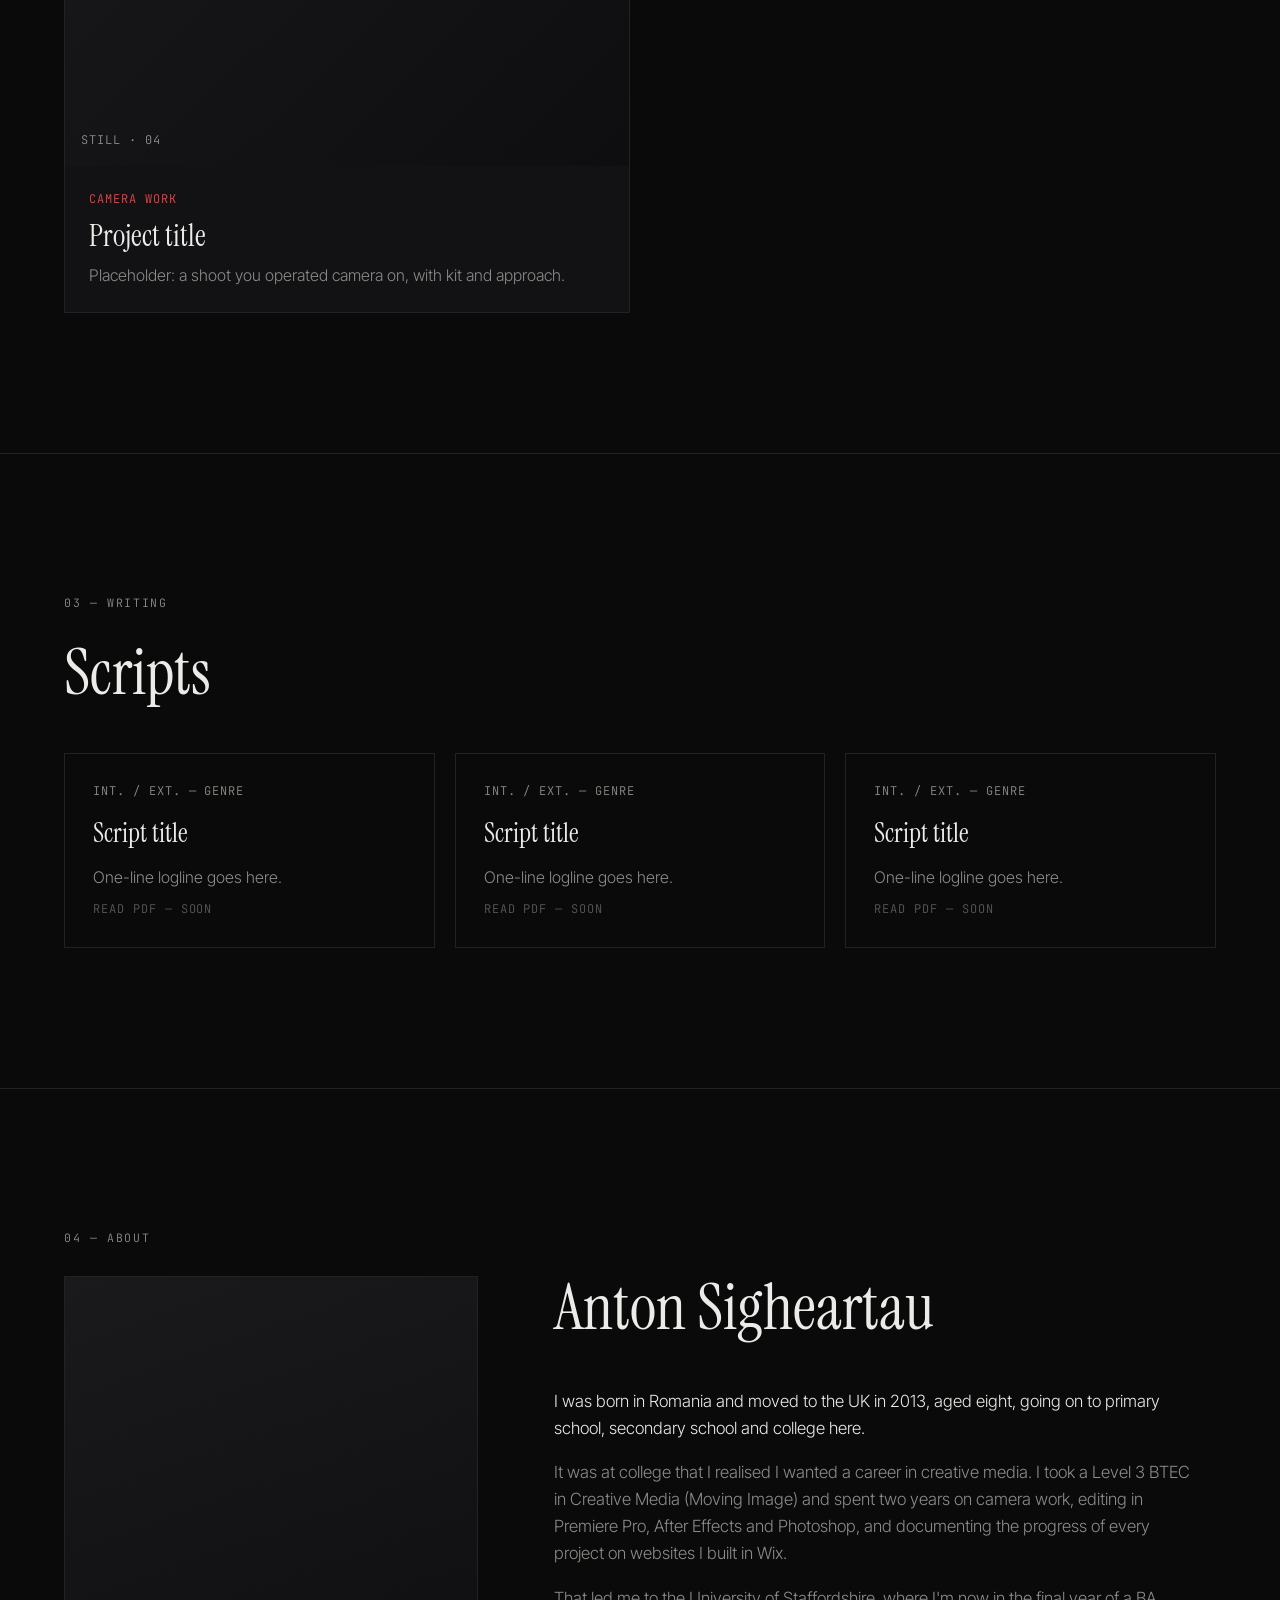
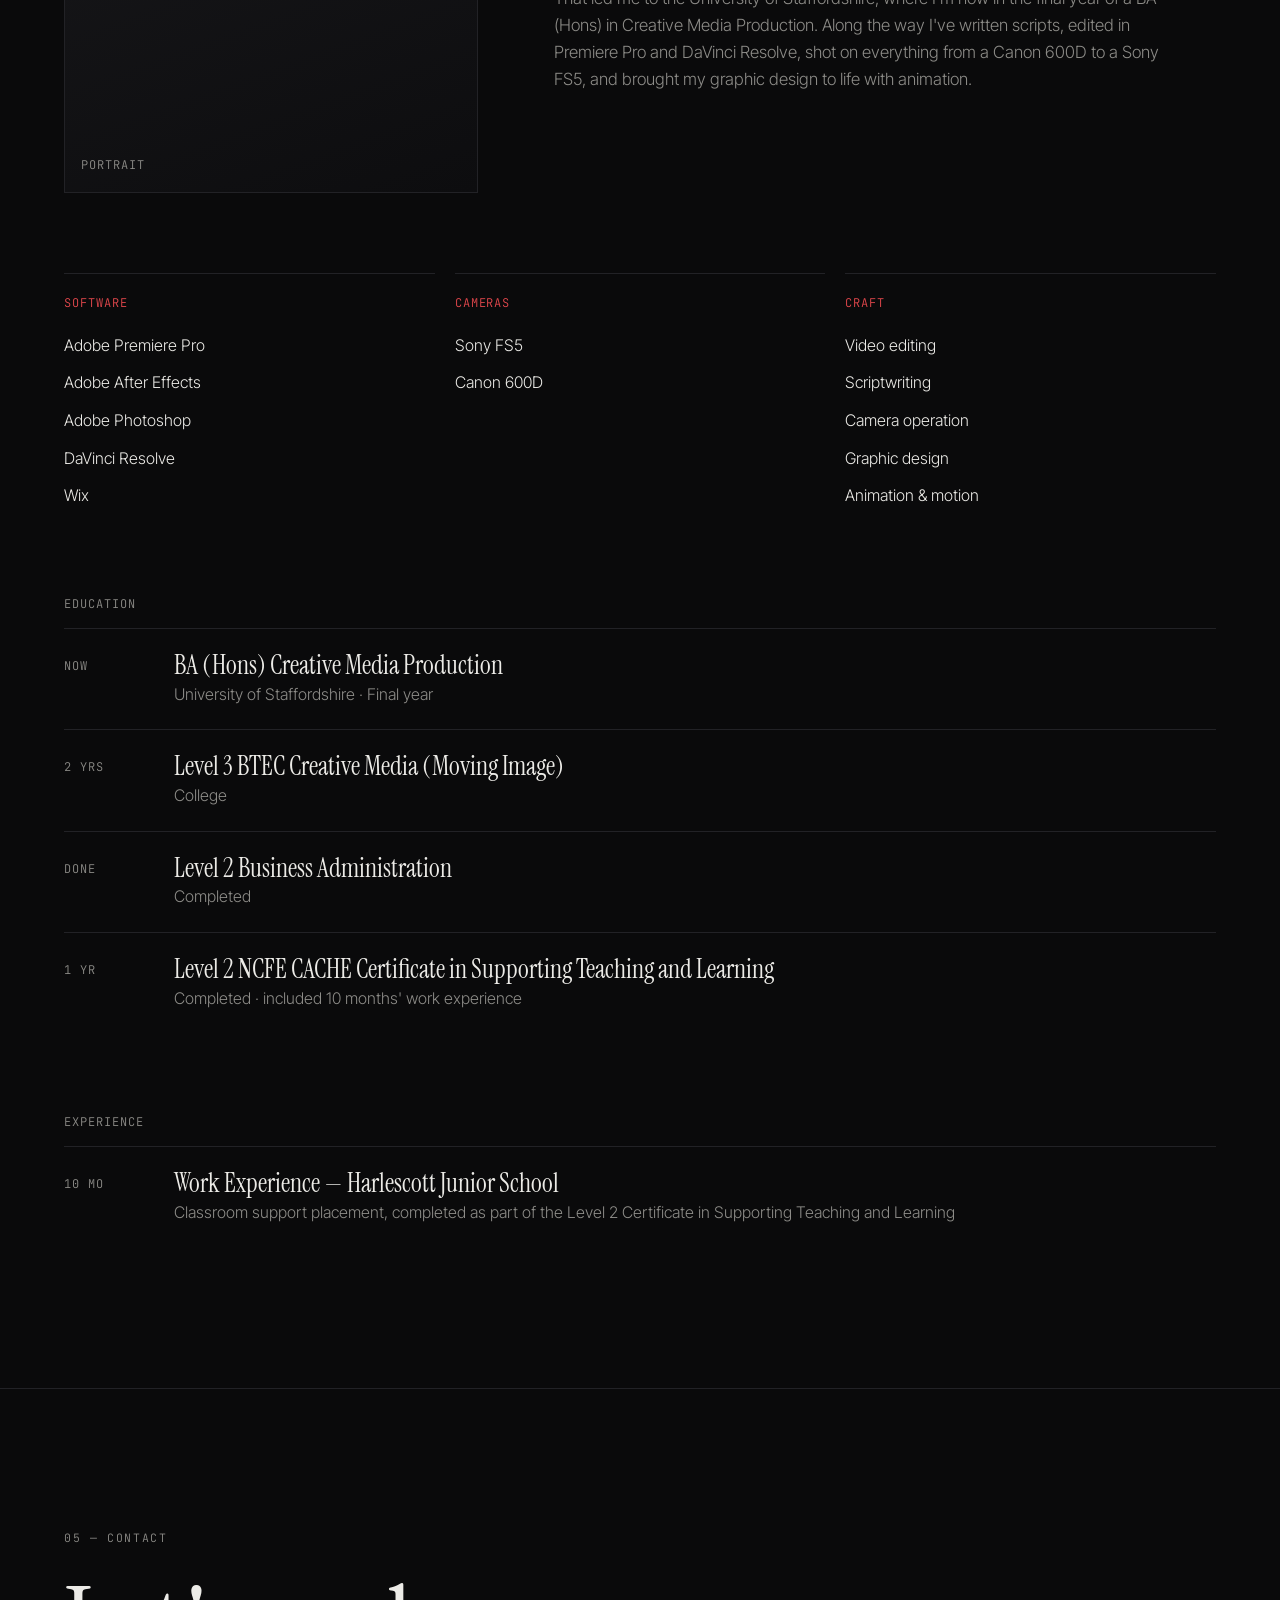
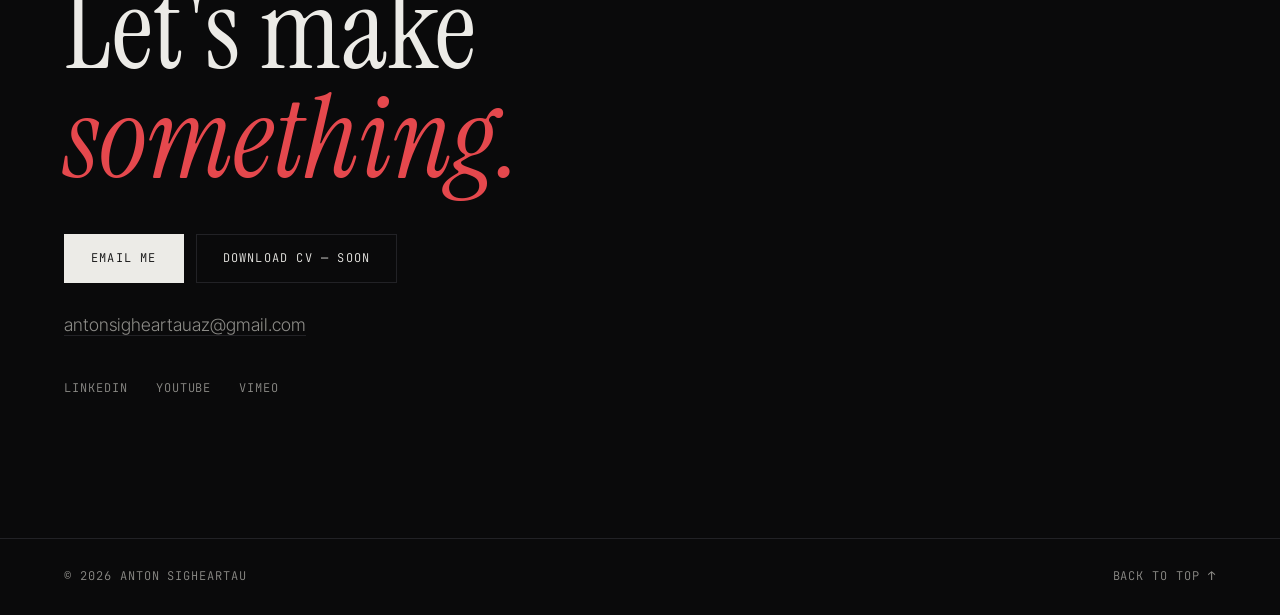
==== commit d545dcfa: "Add Supporting Teaching and Learning certificate and school work experience Co-Authored-By: Claude O" ====
--- a/index.html
+++ b/index.html
@@ -160,6 +160,18 @@
           <span class="mono timeline__when">Done</span>
           <div><h3>Level 2 Business Administration</h3><p>Completed</p></div>
         </div>
+        <div class="timeline__item">
+          <span class="mono timeline__when">1 yr</span>
+          <div><h3>Level 2 NCFE CACHE Certificate in Supporting Teaching and Learning</h3><p>Completed · included 10 months' work experience</p></div>
+        </div>
+      </div>
+
+      <div class="timeline">
+        <p class="mono kit__head">Experience</p>
+        <div class="timeline__item">
+          <span class="mono timeline__when">10 mo</span>
+          <div><h3>Work Experience — Harlescott Junior School</h3><p>Classroom support placement, completed as part of the Level 2 Certificate in Supporting Teaching and Learning</p></div>
+        </div>
       </div>
     </section>
 
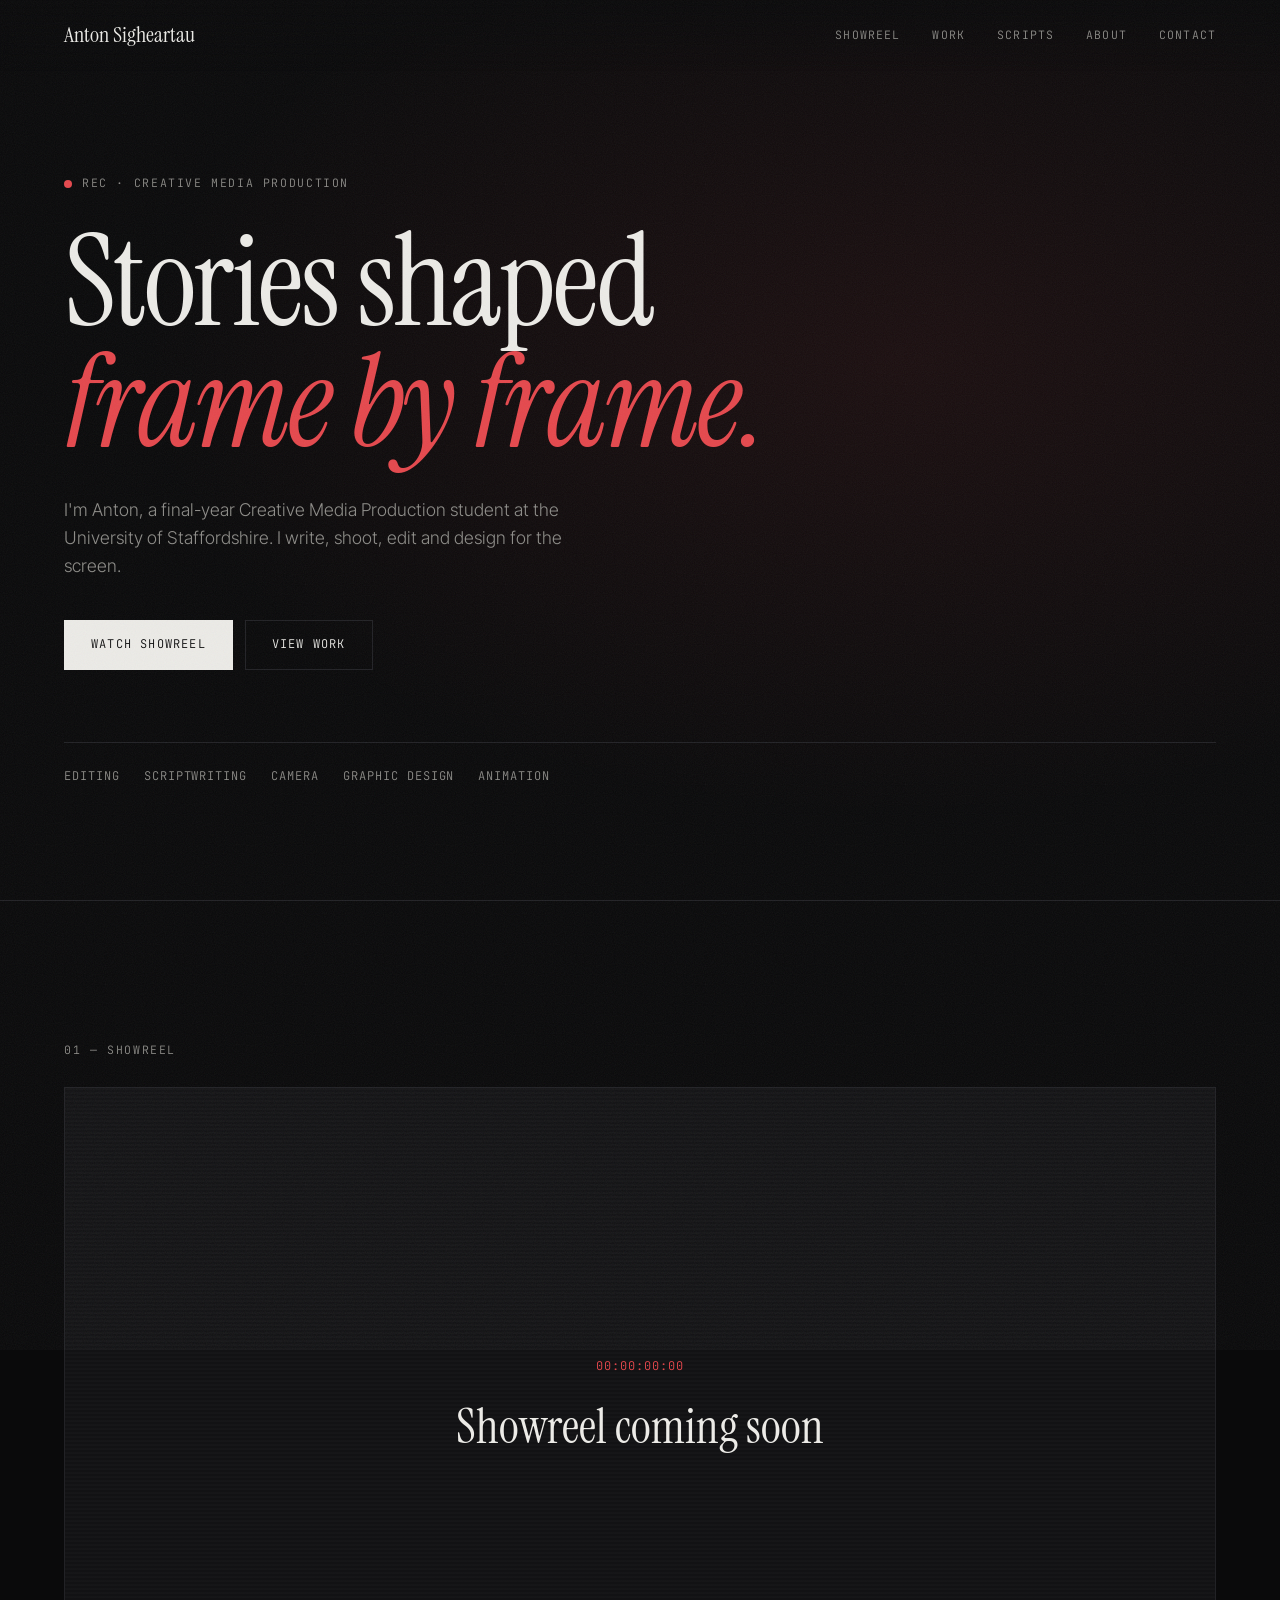
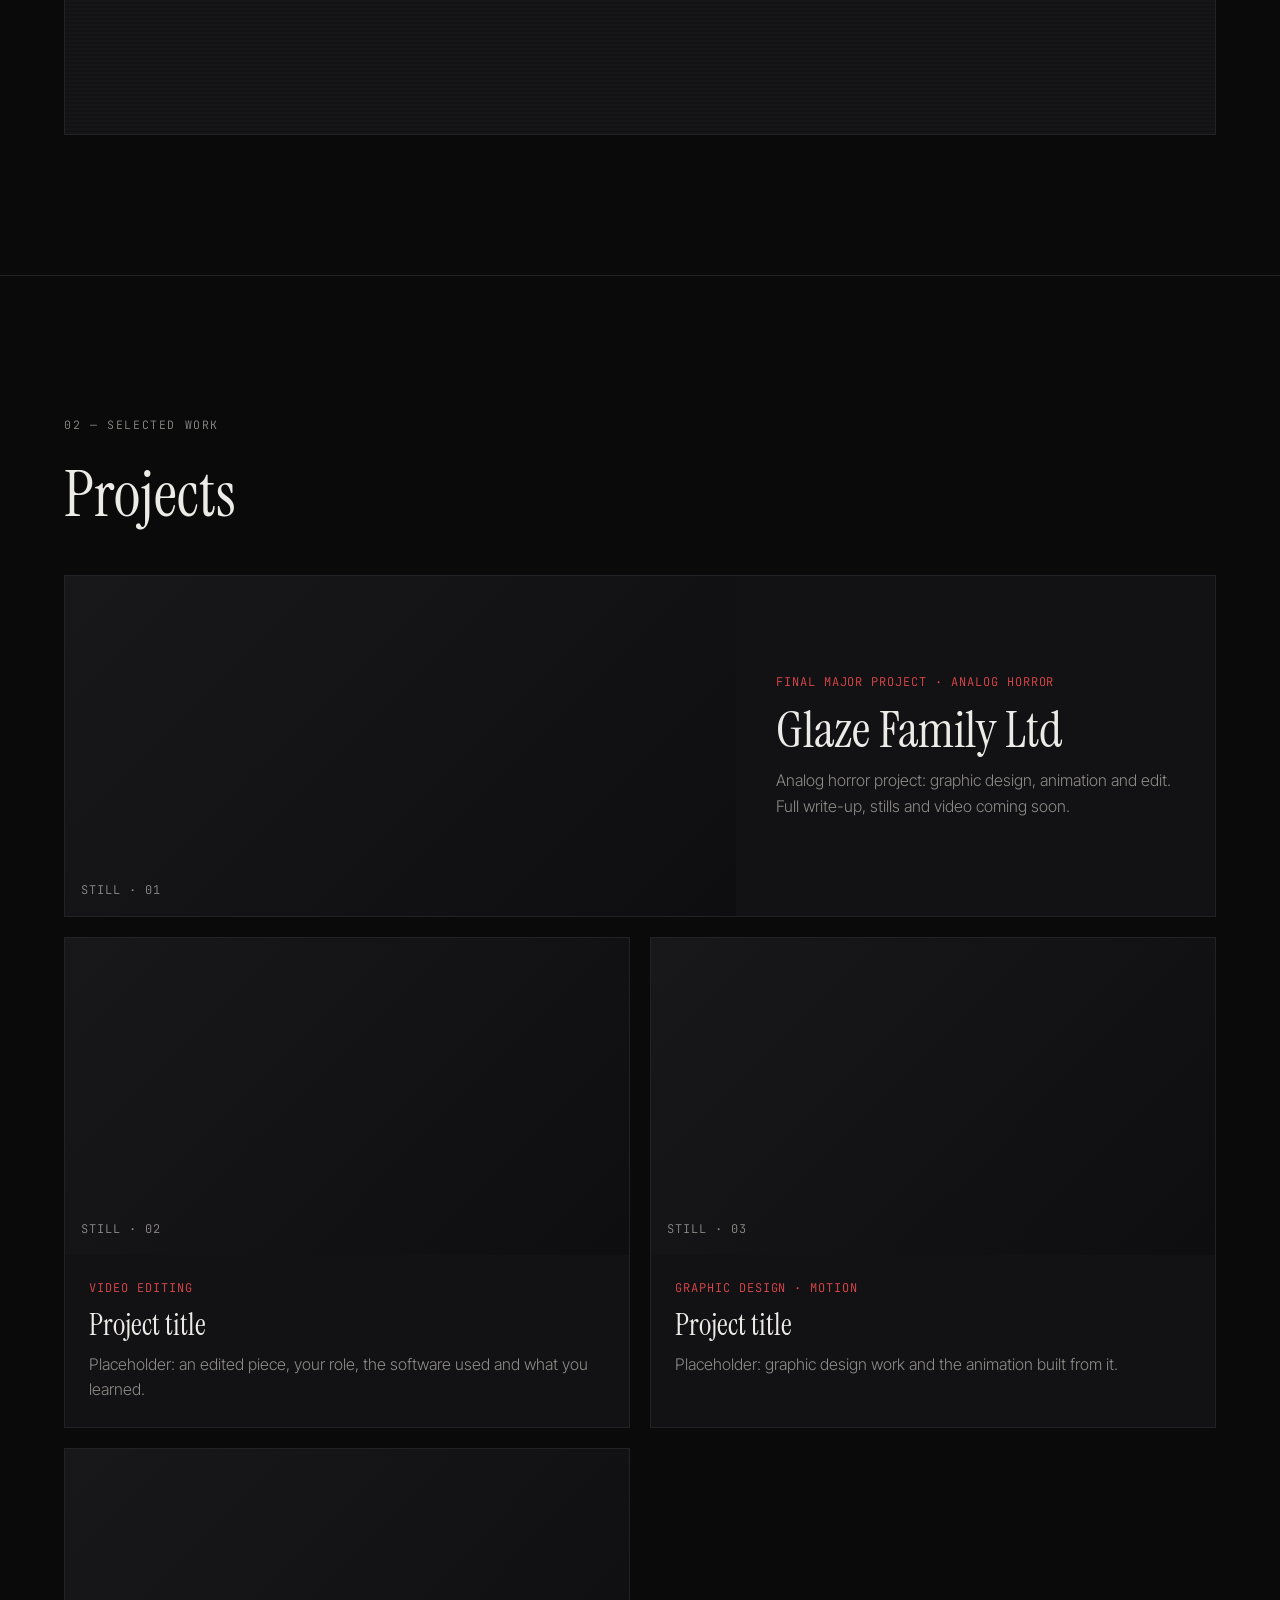
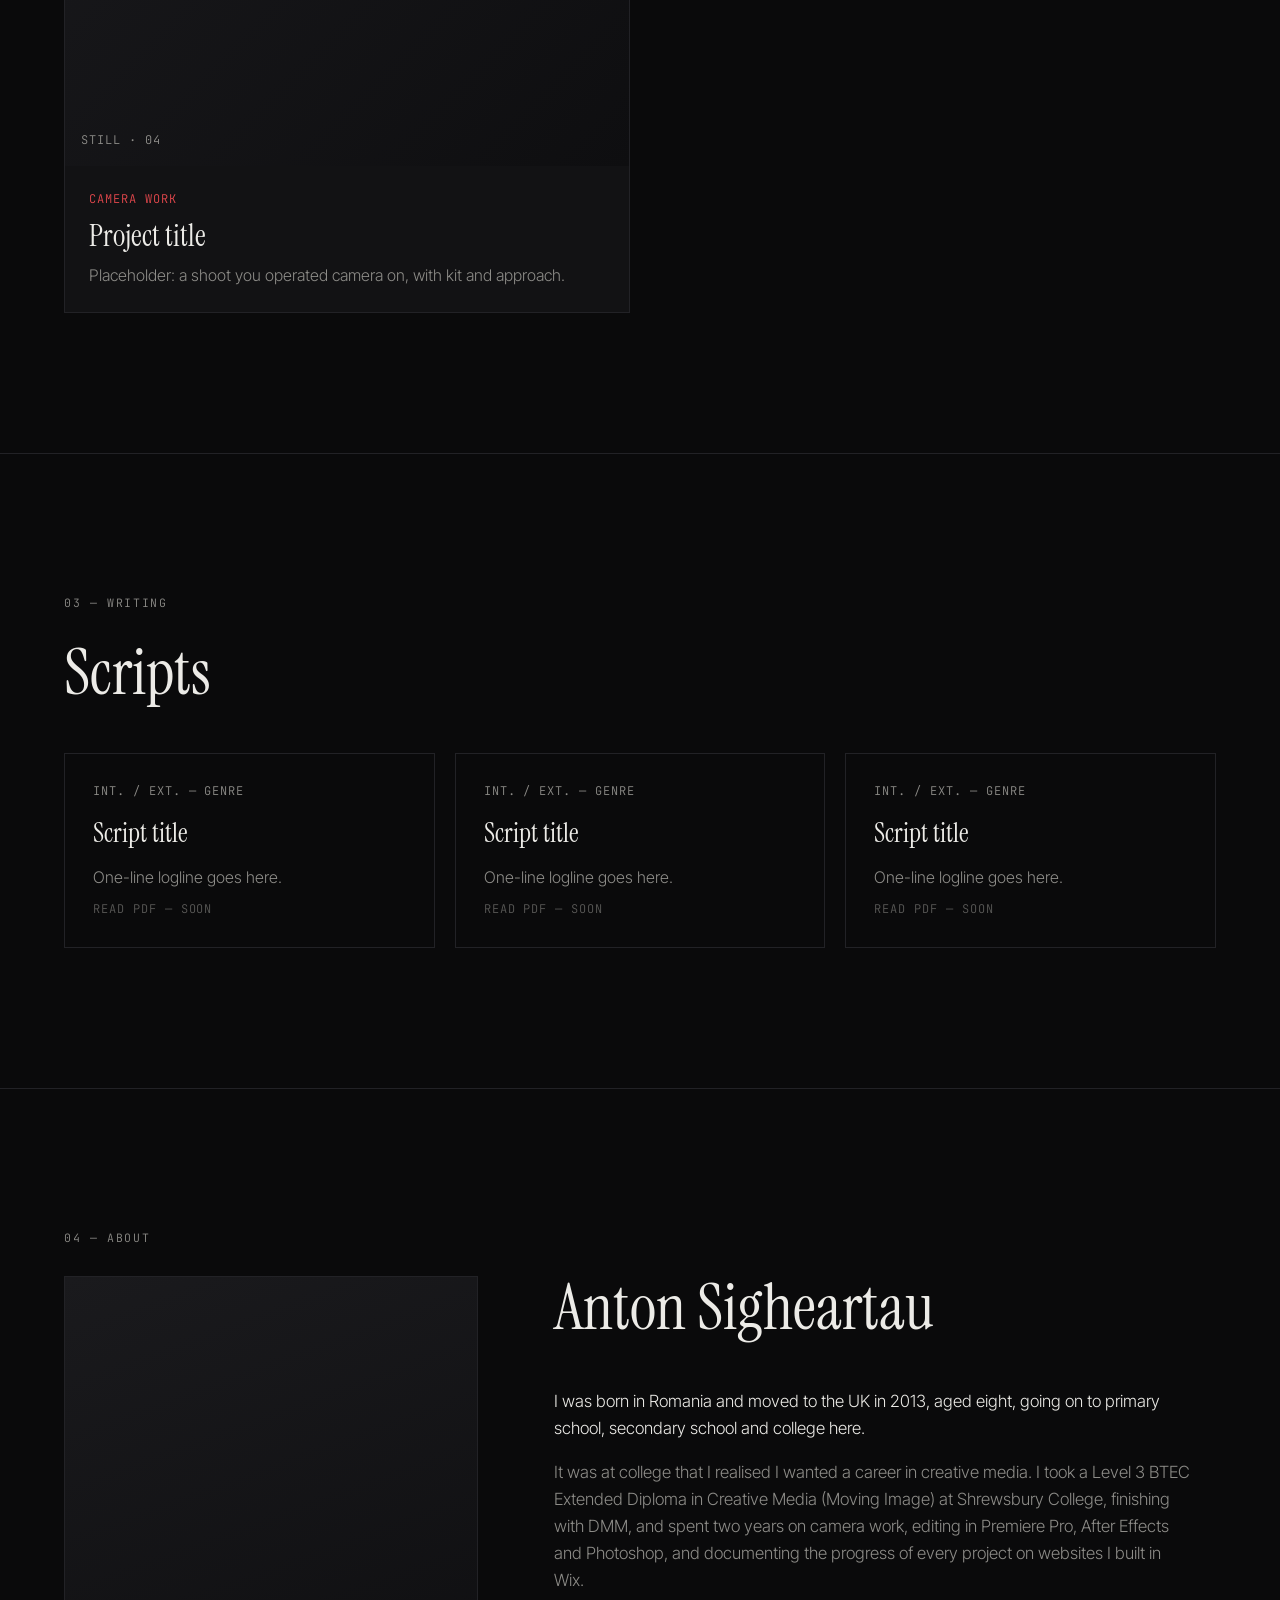
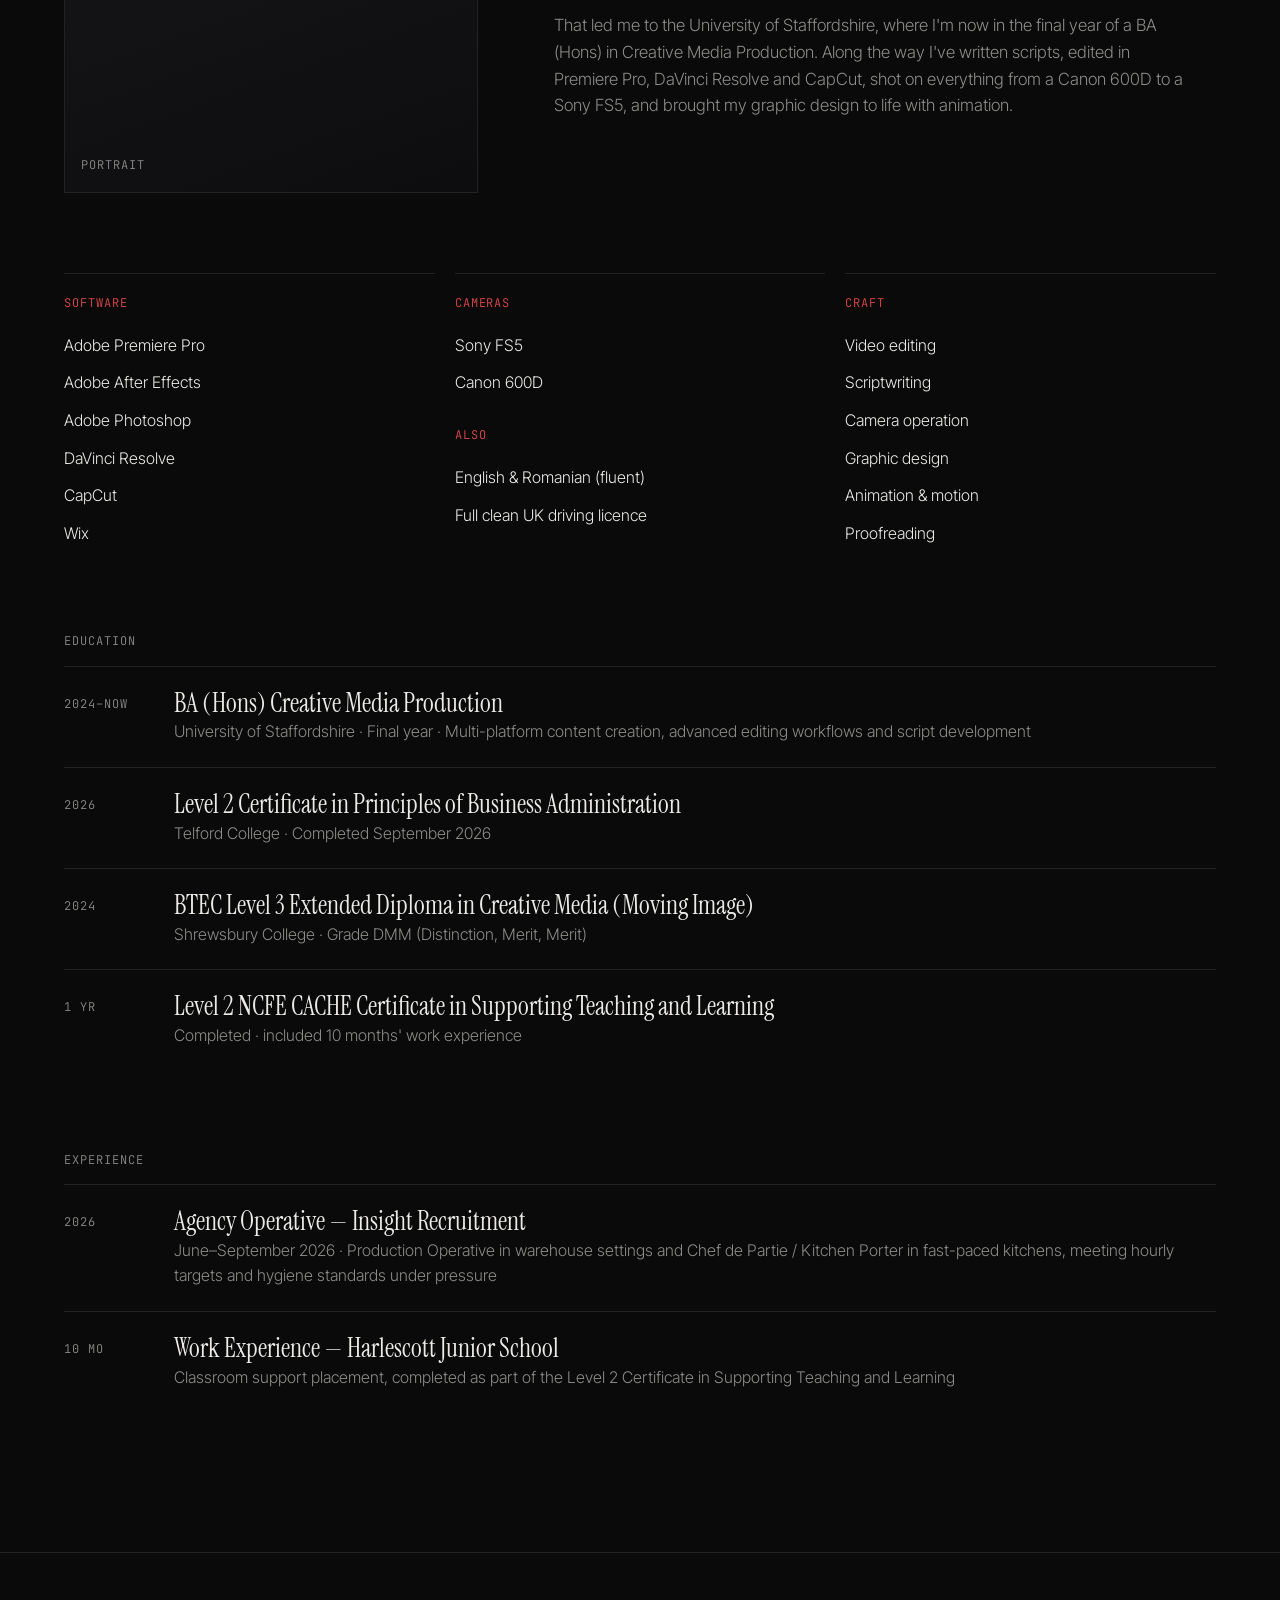
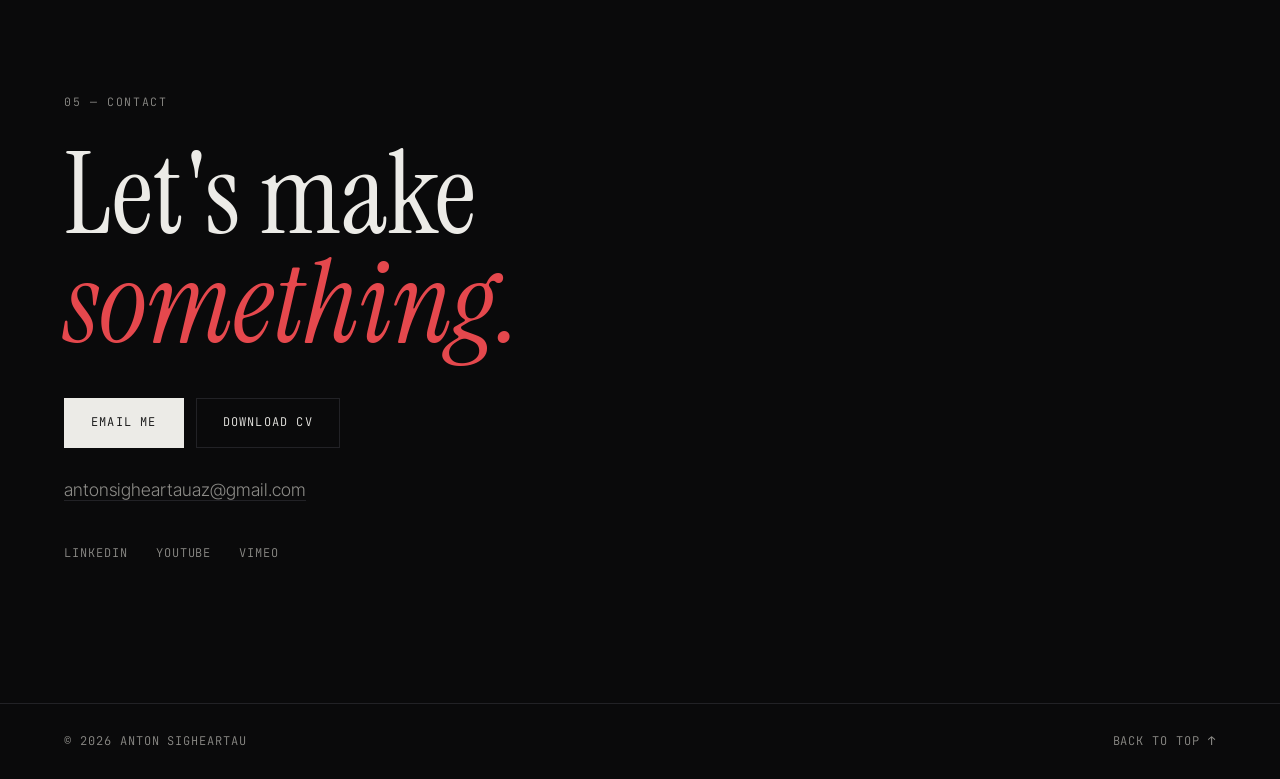
==== commit 666f0d50: "Add CV PDF, full education and experience details Co-Authored-By: Claude Opus 5.5 <noreply@anthropic" ====
--- a/index.html
+++ b/index.html
@@ -126,39 +126,41 @@
         <div class="about__text">
           <h2 class="section__title">Anton Sigheartau</h2>
           <p>I was born in Romania and moved to the UK in 2013, aged eight, going on to primary school, secondary school and college here.</p>
-          <p>It was at college that I realised I wanted a career in creative media. I took a Level 3 BTEC in Creative Media (Moving Image) and spent two years on camera work, editing in Premiere Pro, After Effects and Photoshop, and documenting the progress of every project on websites I built in Wix.</p>
-          <p>That led me to the University of Staffordshire, where I'm now in the final year of a BA (Hons) in Creative Media Production. Along the way I've written scripts, edited in Premiere Pro and DaVinci Resolve, shot on everything from a Canon 600D to a Sony FS5, and brought my graphic design to life with animation.</p>
+          <p>It was at college that I realised I wanted a career in creative media. I took a Level 3 BTEC Extended Diploma in Creative Media (Moving Image) at Shrewsbury College, finishing with DMM, and spent two years on camera work, editing in Premiere Pro, After Effects and Photoshop, and documenting the progress of every project on websites I built in Wix.</p>
+          <p>That led me to the University of Staffordshire, where I'm now in the final year of a BA (Hons) in Creative Media Production. Along the way I've written scripts, edited in Premiere Pro, DaVinci Resolve and CapCut, shot on everything from a Canon 600D to a Sony FS5, and brought my graphic design to life with animation.</p>
         </div>
       </div>
 
       <div class="kit">
         <div class="kit__col">
           <p class="mono kit__head">Software</p>
-          <ul><li>Adobe Premiere Pro</li><li>Adobe After Effects</li><li>Adobe Photoshop</li><li>DaVinci Resolve</li><li>Wix</li></ul>
+          <ul><li>Adobe Premiere Pro</li><li>Adobe After Effects</li><li>Adobe Photoshop</li><li>DaVinci Resolve</li><li>CapCut</li><li>Wix</li></ul>
         </div>
         <div class="kit__col">
           <p class="mono kit__head">Cameras</p>
           <ul><li>Sony FS5</li><li>Canon 600D</li></ul>
+          <p class="mono kit__head kit__head--gap">Also</p>
+          <ul><li>English &amp; Romanian (fluent)</li><li>Full clean UK driving licence</li></ul>
         </div>
         <div class="kit__col">
           <p class="mono kit__head">Craft</p>
-          <ul><li>Video editing</li><li>Scriptwriting</li><li>Camera operation</li><li>Graphic design</li><li>Animation &amp; motion</li></ul>
+          <ul><li>Video editing</li><li>Scriptwriting</li><li>Camera operation</li><li>Graphic design</li><li>Animation &amp; motion</li><li>Proofreading</li></ul>
         </div>
       </div>
 
       <div class="timeline">
         <p class="mono kit__head">Education</p>
         <div class="timeline__item">
-          <span class="mono timeline__when">Now</span>
-          <div><h3>BA (Hons) Creative Media Production</h3><p>University of Staffordshire · Final year</p></div>
-        </div>
-        <div class="timeline__item">
-          <span class="mono timeline__when">2 yrs</span>
-          <div><h3>Level 3 BTEC Creative Media (Moving Image)</h3><p>College</p></div>
-        </div>
-        <div class="timeline__item">
-          <span class="mono timeline__when">Done</span>
-          <div><h3>Level 2 Business Administration</h3><p>Completed</p></div>
+          <span class="mono timeline__when">2024–Now</span>
+          <div><h3>BA (Hons) Creative Media Production</h3><p>University of Staffordshire · Final year · Multi-platform content creation, advanced editing workflows and script development</p></div>
+        </div>
+        <div class="timeline__item">
+          <span class="mono timeline__when">2026</span>
+          <div><h3>Level 2 Certificate in Principles of Business Administration</h3><p>Telford College · Completed September 2026</p></div>
+        </div>
+        <div class="timeline__item">
+          <span class="mono timeline__when">2024</span>
+          <div><h3>BTEC Level 3 Extended Diploma in Creative Media (Moving Image)</h3><p>Shrewsbury College · Grade DMM (Distinction, Merit, Merit)</p></div>
         </div>
         <div class="timeline__item">
           <span class="mono timeline__when">1 yr</span>
@@ -168,6 +170,10 @@
 
       <div class="timeline">
         <p class="mono kit__head">Experience</p>
+        <div class="timeline__item">
+          <span class="mono timeline__when">2026</span>
+          <div><h3>Agency Operative — Insight Recruitment</h3><p>June–September 2026 · Production Operative in warehouse settings and Chef de Partie / Kitchen Porter in fast-paced kitchens, meeting hourly targets and hygiene standards under pressure</p></div>
+        </div>
         <div class="timeline__item">
           <span class="mono timeline__when">10 mo</span>
           <div><h3>Work Experience — Harlescott Junior School</h3><p>Classroom support placement, completed as part of the Level 2 Certificate in Supporting Teaching and Learning</p></div>
@@ -181,7 +187,7 @@
       <h2 class="contact__title">Let's make<br><em>something.</em></h2>
       <div class="contact__links">
         <a class="btn btn--primary" href="mailto:antonsigheartauaz@gmail.com">Email me</a>
-        <a class="btn" href="#contact">Download CV — soon</a>
+        <a class="btn" href="assets/Anton-Sigheartau-CV.pdf" download>Download CV</a>
       </div>
       <p class="contact__email"><a href="mailto:antonsigheartauaz@gmail.com">antonsigheartauaz@gmail.com</a></p>
       <div class="socials mono">
--- a/style.css
+++ b/style.css
@@ -174,3 +174,4 @@
   .grain, .rec { animation: none; }
   html { scroll-behavior: auto; }
 }
+.kit__head--gap { margin-top: 24px; }
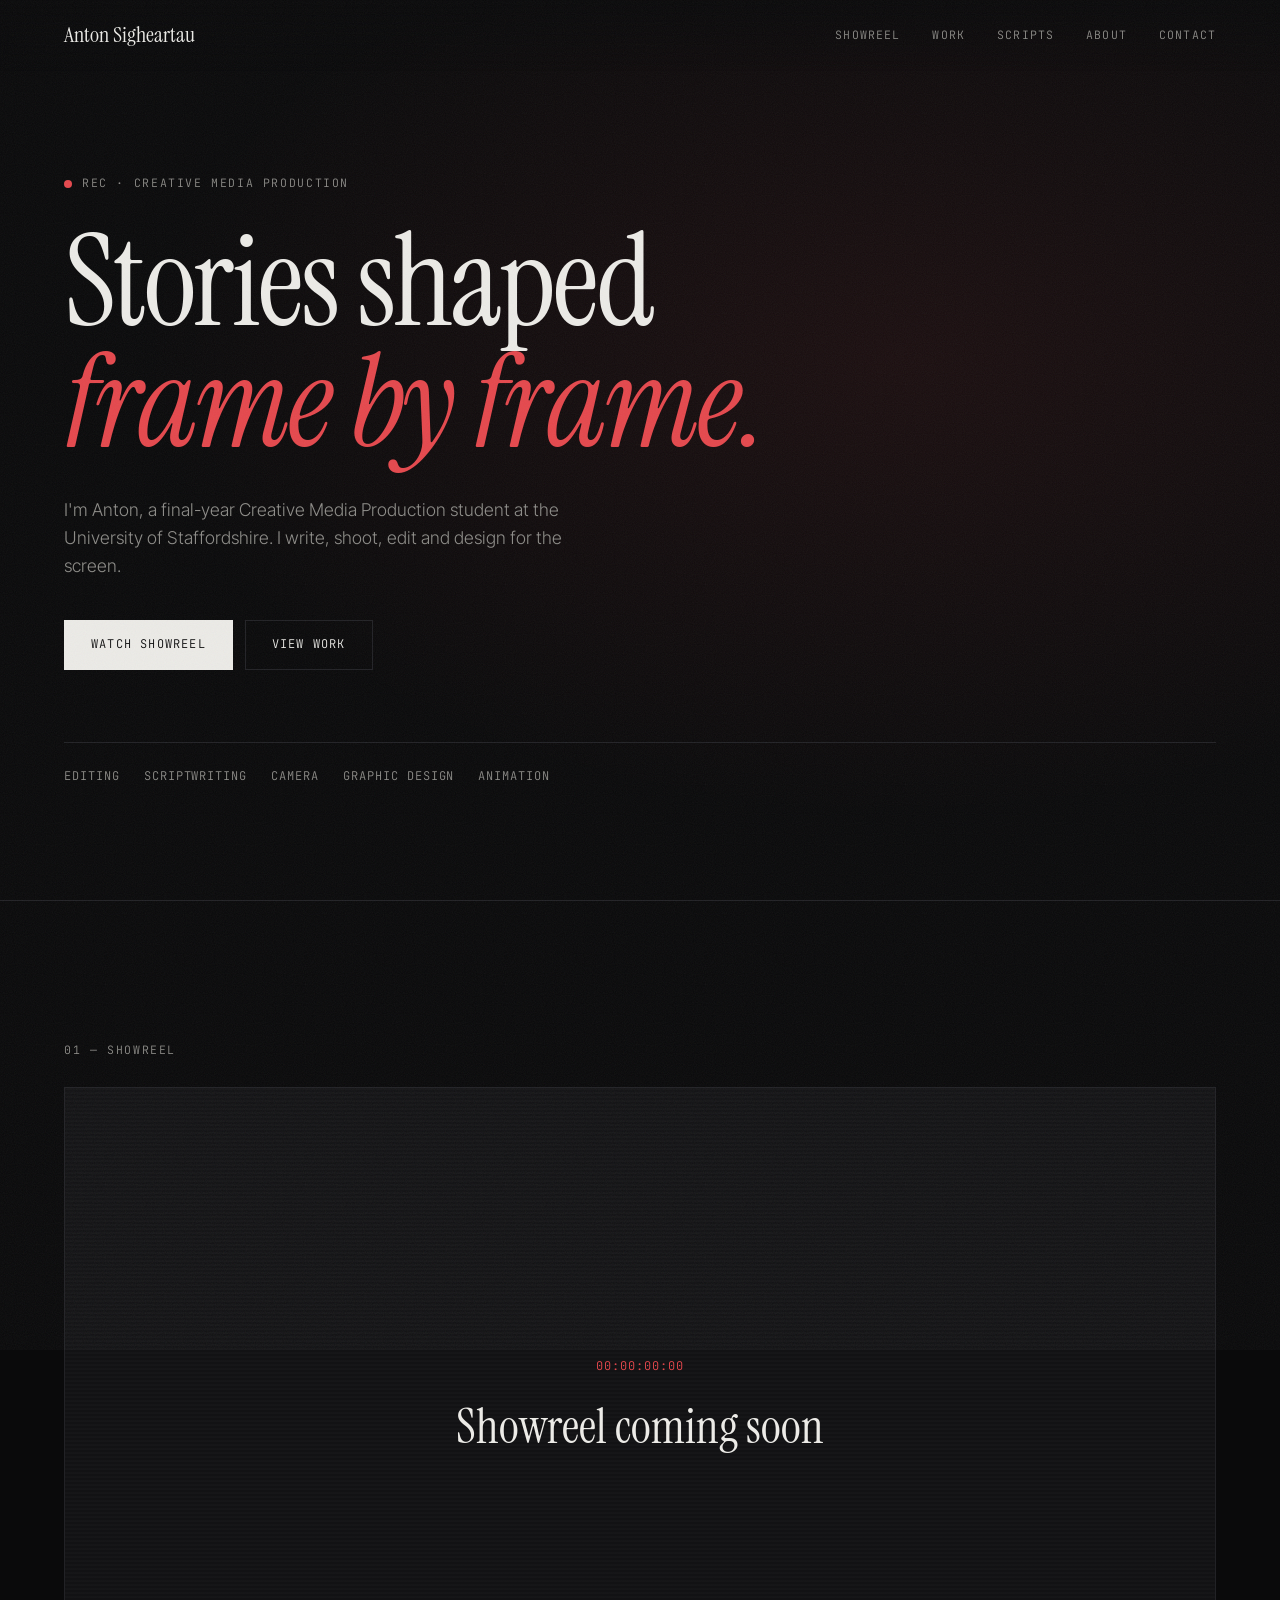
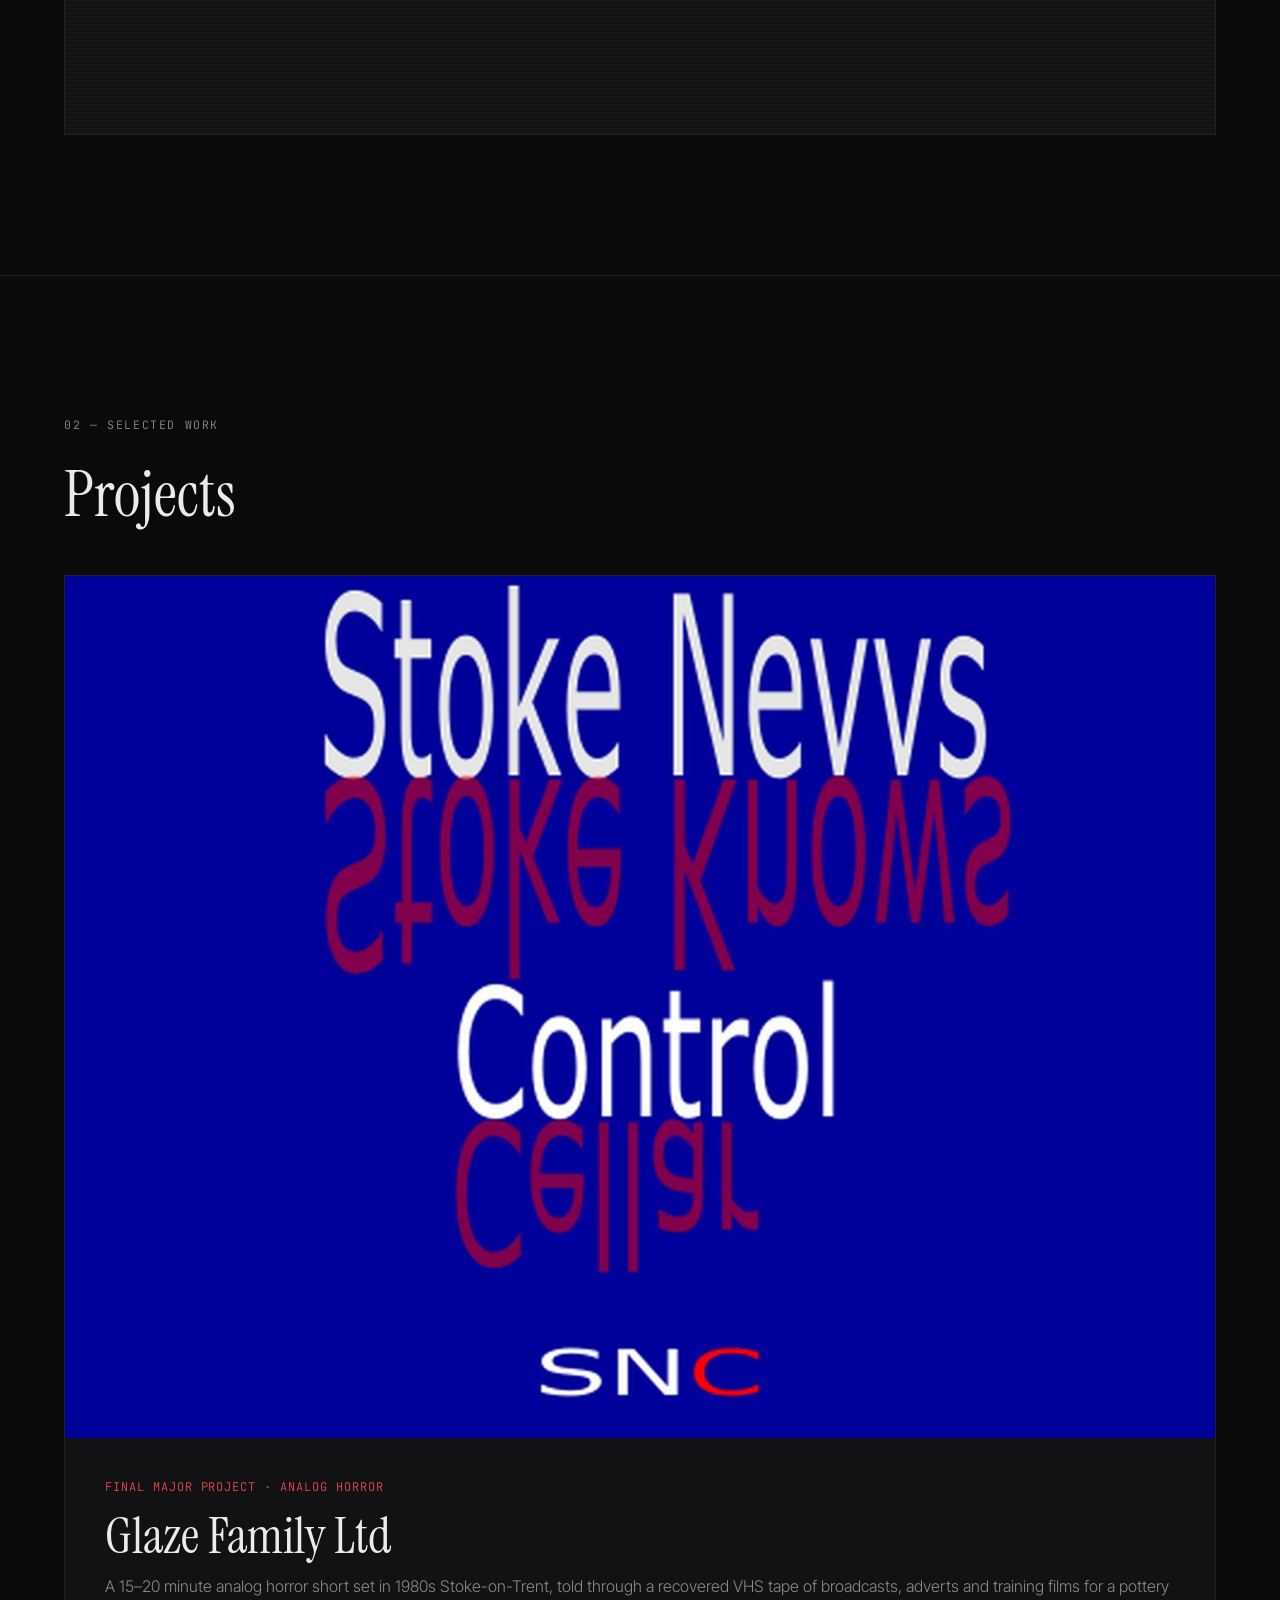
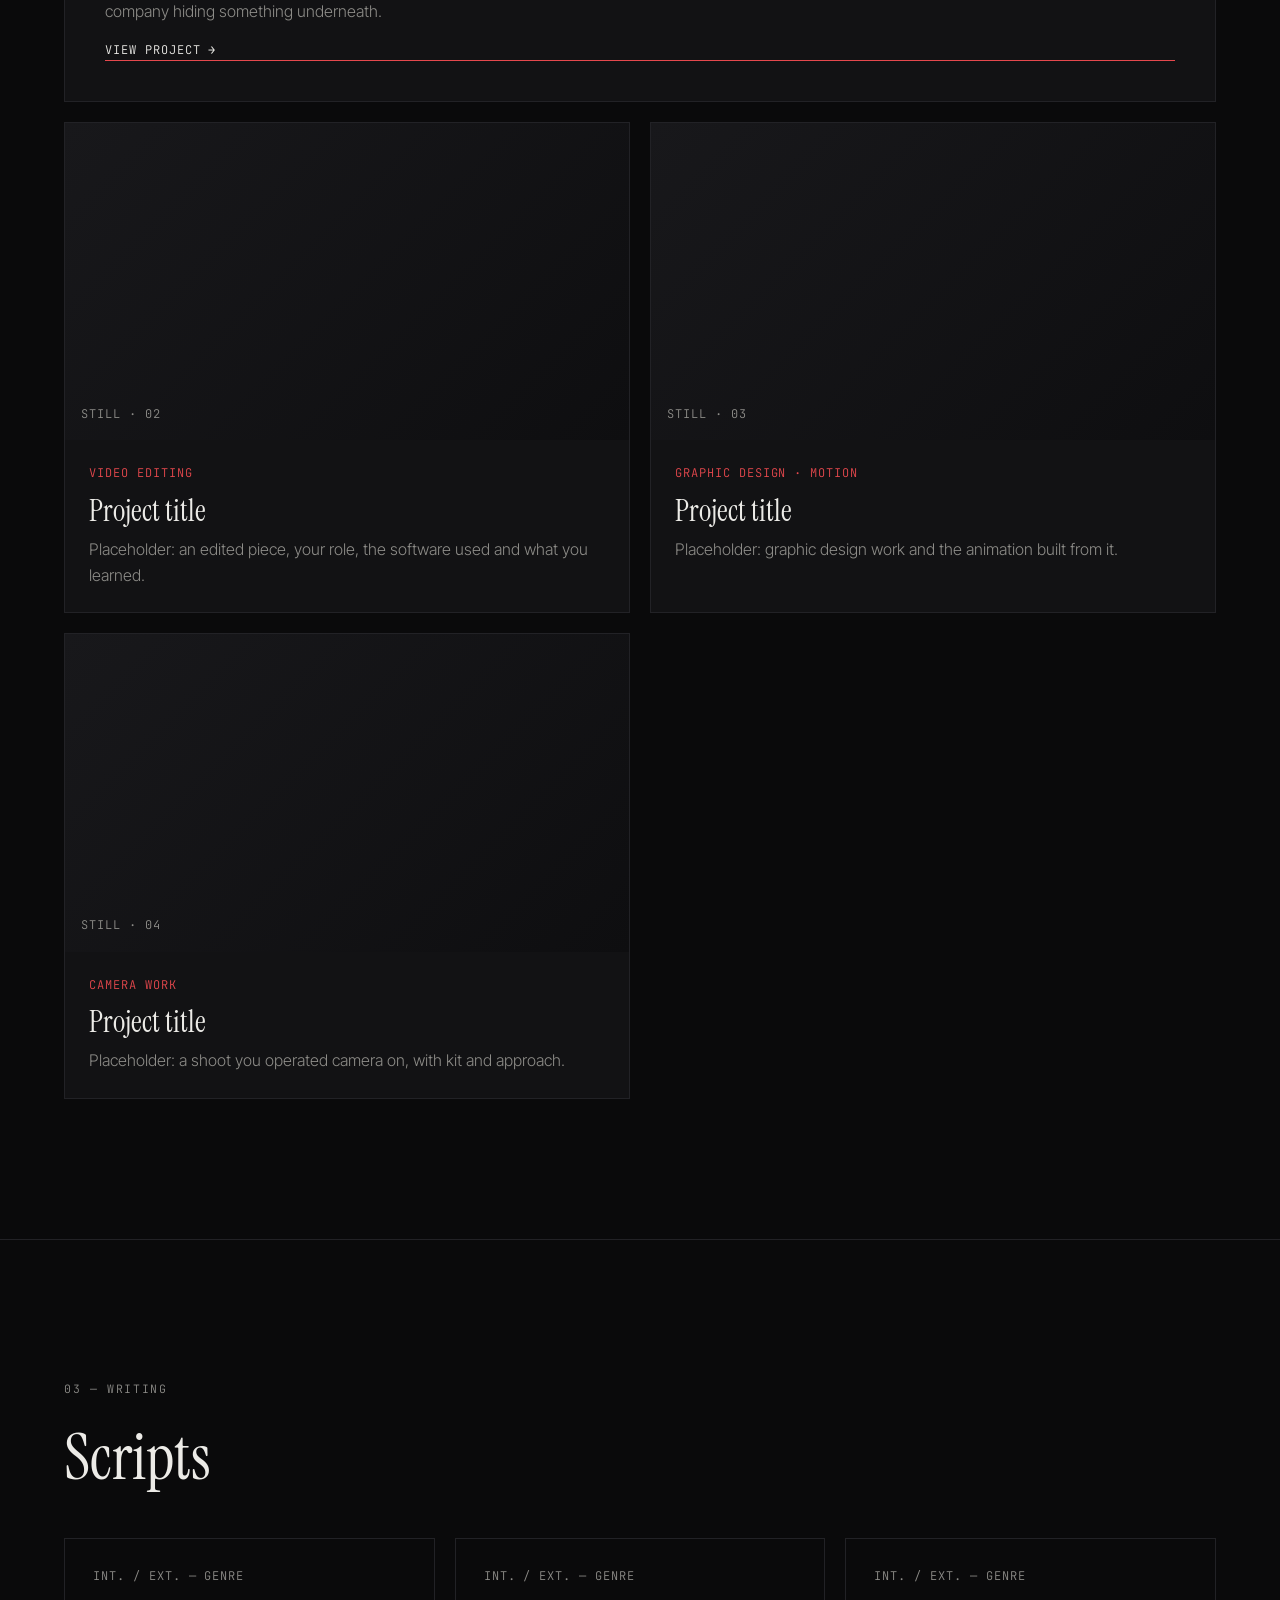
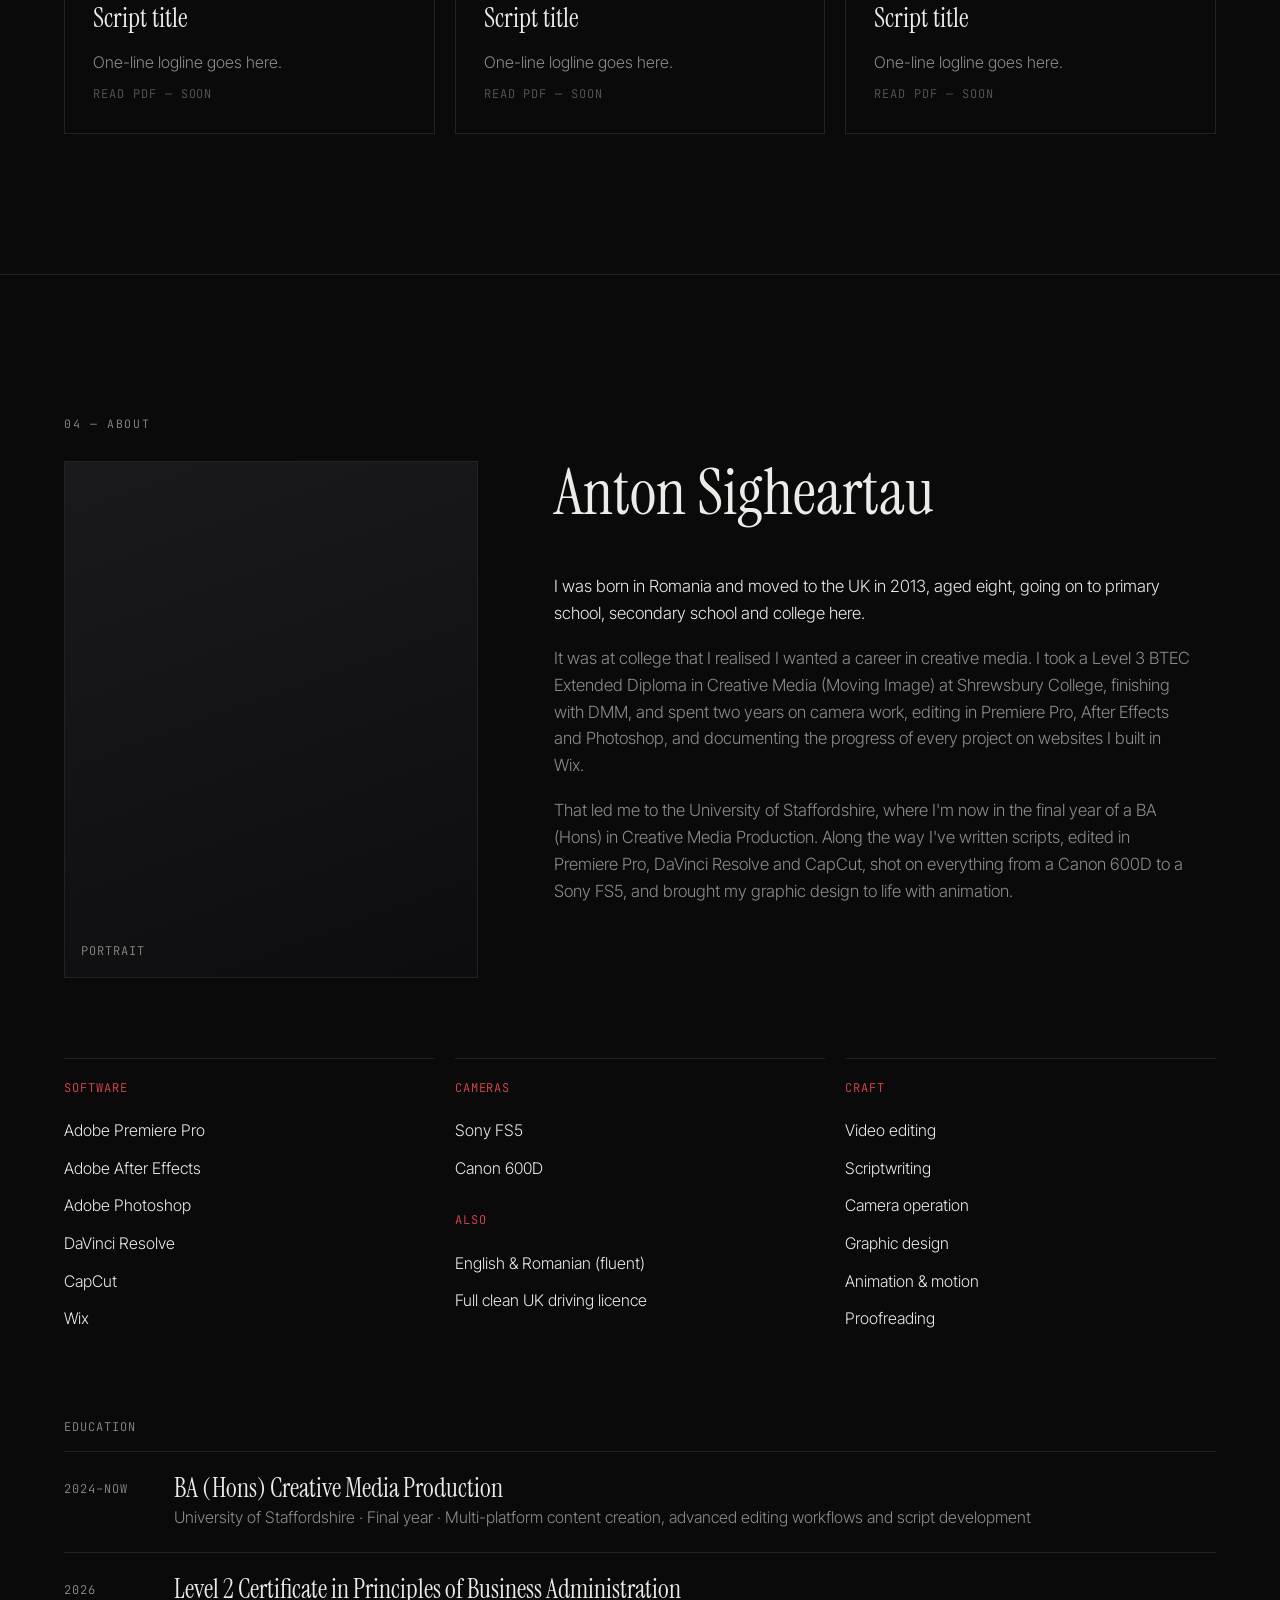
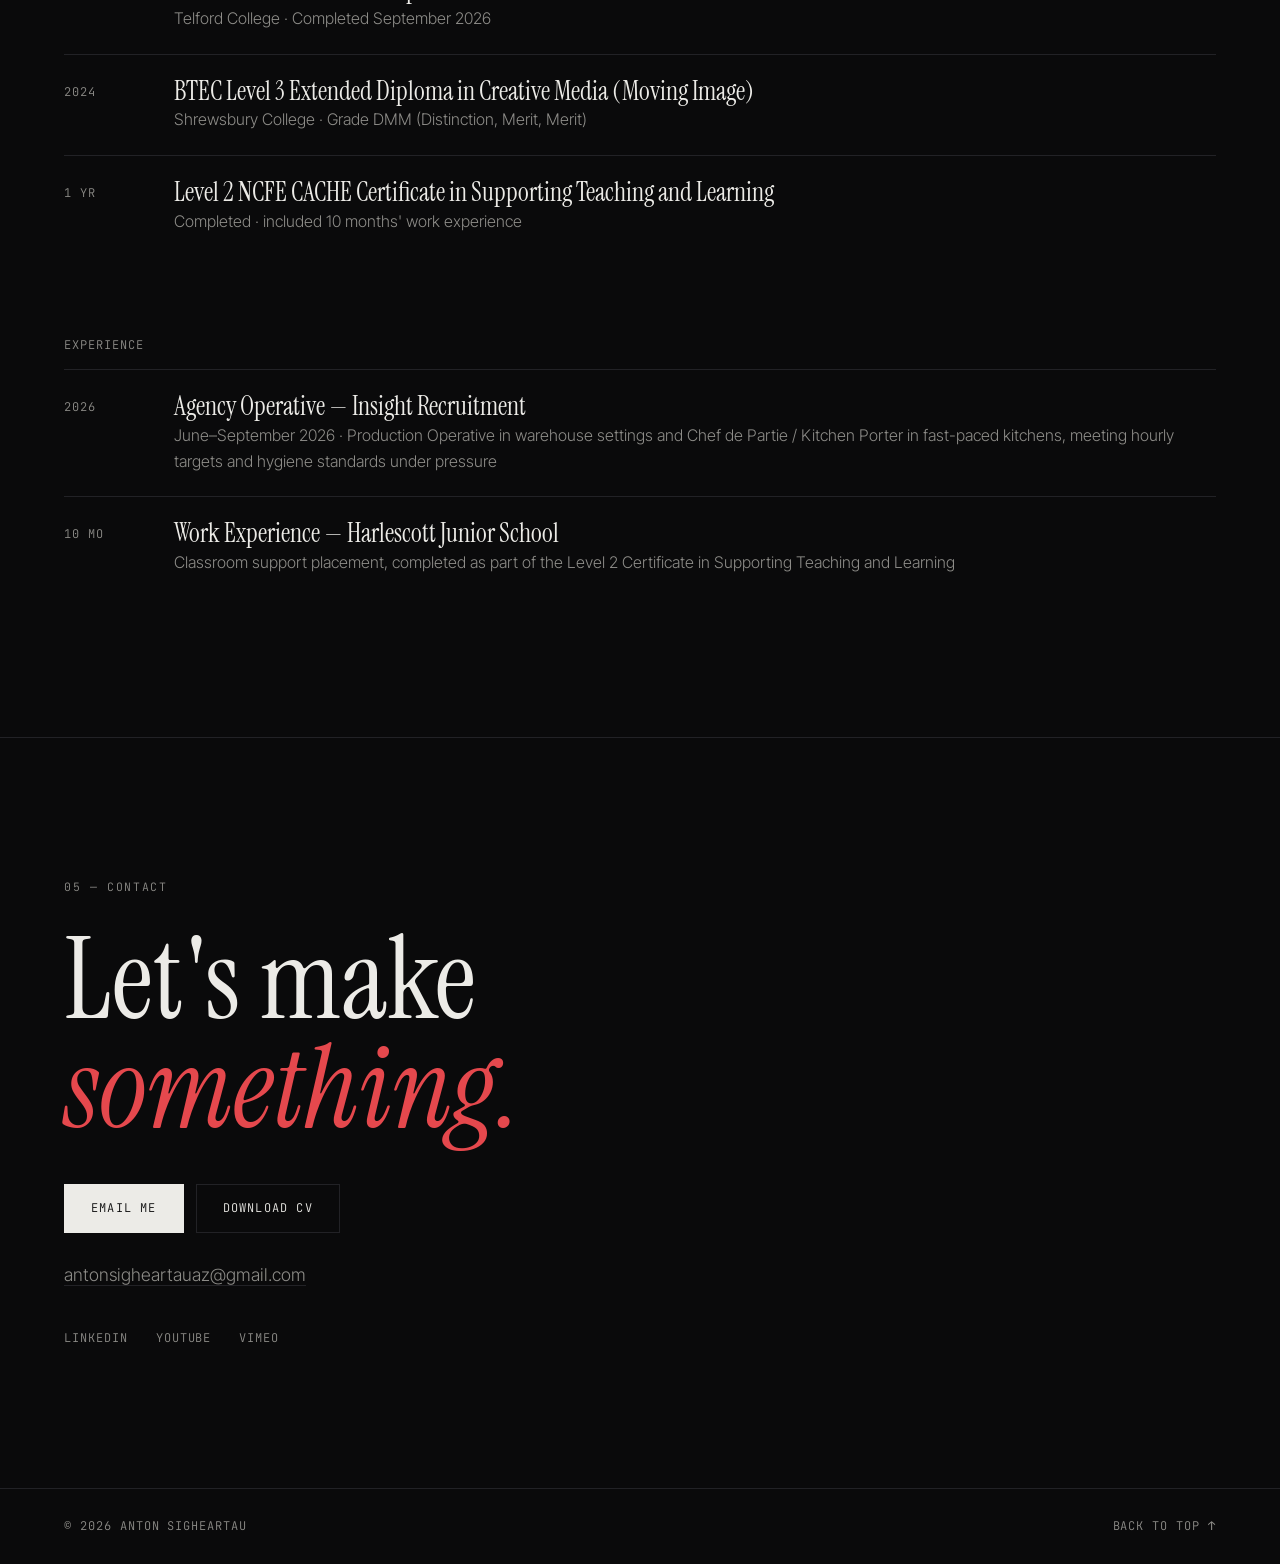
==== commit f4cd9ecc: "Add Glaze Family Ltd project page with FMP graphics Co-Authored-By: Claude Opus 5.5 <noreply@anthrop" ====
--- a/index.html
+++ b/index.html
@@ -57,14 +57,15 @@
       <p class="label">02 — Selected work</p>
       <h2 class="section__title">Projects</h2>
       <div class="grid grid--work">
-        <article class="card card--feature">
-          <div class="card__media"><span class="mono">STILL · 01</span></div>
+        <a class="card card--feature" href="glaze-family.html">
+          <div class="card__media card__media--img"><img src="assets/glaze/snc-logo-corrupted.jpg" alt="Stoke Knows Control logo from Glaze Family Ltd"></div>
           <div class="card__body">
             <p class="mono card__tags">Final Major Project · Analog horror</p>
             <h3>Glaze Family Ltd</h3>
-            <p>Analog horror project: graphic design, animation and edit. Full write-up, stills and video coming soon.</p>
-          </div>
-        </article>
+            <p>A 15–20 minute analog horror short set in 1980s Stoke-on-Trent, told through a recovered VHS tape of broadcasts, adverts and training films for a pottery company hiding something underneath.</p>
+            <span class="mono card__more">View project →</span>
+          </div>
+        </a>
         <article class="card">
           <div class="card__media"><span class="mono">STILL · 02</span></div>
           <div class="card__body">
@@ -191,7 +192,7 @@
       </div>
       <p class="contact__email"><a href="mailto:antonsigheartauaz@gmail.com">antonsigheartauaz@gmail.com</a></p>
       <div class="socials mono">
-        <a href="#contact">LinkedIn</a><a href="#contact">YouTube</a><a href="#contact">Vimeo</a>
+        <a href="https://www.linkedin.com/in/anton-sigheartau-5a3a0926b" target="_blank" rel="noopener">LinkedIn</a><a href="#contact">YouTube</a><a href="#contact">Vimeo</a>
       </div>
     </section>
   </main>
--- a/style.css
+++ b/style.css
@@ -175,3 +175,31 @@
   html { scroll-behavior: auto; }
 }
 .kit__head--gap { margin-top: 24px; }
+
+/* Project page */
+.project-hero { min-height: 100vh; display: grid; grid-template-columns: 1.1fr 1fr; gap: clamp(32px, 5vw, 72px); align-items: center; padding: 120px var(--pad) 60px; }
+.project-hero__img { width: 100%; border: 1px solid var(--line); filter: saturate(.9) contrast(1.05); }
+.project-hero .hero__title { font-size: clamp(3rem, 7vw, 6.5rem); }
+.project-facts { display: flex; flex-direction: column; gap: 8px; margin-top: 36px; padding-top: 20px; border-top: 1px solid var(--line); color: var(--muted); }
+.project-facts b { color: var(--accent); font-weight: 500; margin-right: 12px; }
+.project-cols { display: grid; grid-template-columns: 1fr 1fr; gap: clamp(32px, 6vw, 96px); }
+.project-cols p:not(.label) { color: var(--muted); margin-bottom: 16px; font-size: 1.05rem; }
+.project-cols p.lead { color: var(--text); font-family: var(--serif); font-size: clamp(1.5rem, 2.6vw, 2.1rem); line-height: 1.2; }
+.section__intro { color: var(--muted); max-width: 640px; margin: -28px 0 48px; font-size: 1.05rem; }
+.gallery { display: grid; grid-template-columns: repeat(2, 1fr); gap: 20px; }
+.gallery__item { background: var(--bg-2); border: 1px solid var(--line); }
+.gallery__item--wide { grid-column: 1 / -1; }
+.gallery__item img { display: block; width: 100%; height: auto; }
+.pair { display: grid; grid-template-columns: 1fr 1fr; gap: 2px; background: var(--line); }
+.gallery__item figcaption { padding: 18px 22px; color: var(--muted); }
+.gallery__item figcaption .mono { display: block; color: var(--accent); margin-bottom: 6px; }
+.project-next { display: flex; flex-wrap: wrap; gap: 12px; margin-top: 64px; }
+a.card { display: block; }
+.card__media--img { padding: 0; position: relative; overflow: hidden; }
+.card__media--img img { width: 100%; height: 100%; object-fit: cover; display: block; transition: transform .6s; }
+a.card:hover .card__media--img img { transform: scale(1.03); }
+.card__more { color: var(--text); margin-top: 16px; display: inline-block; border-bottom: 1px solid var(--accent); }
+@media (max-width: 860px) {
+  .project-hero, .project-cols, .gallery { grid-template-columns: 1fr; }
+  .project-hero { min-height: auto; }
+}
